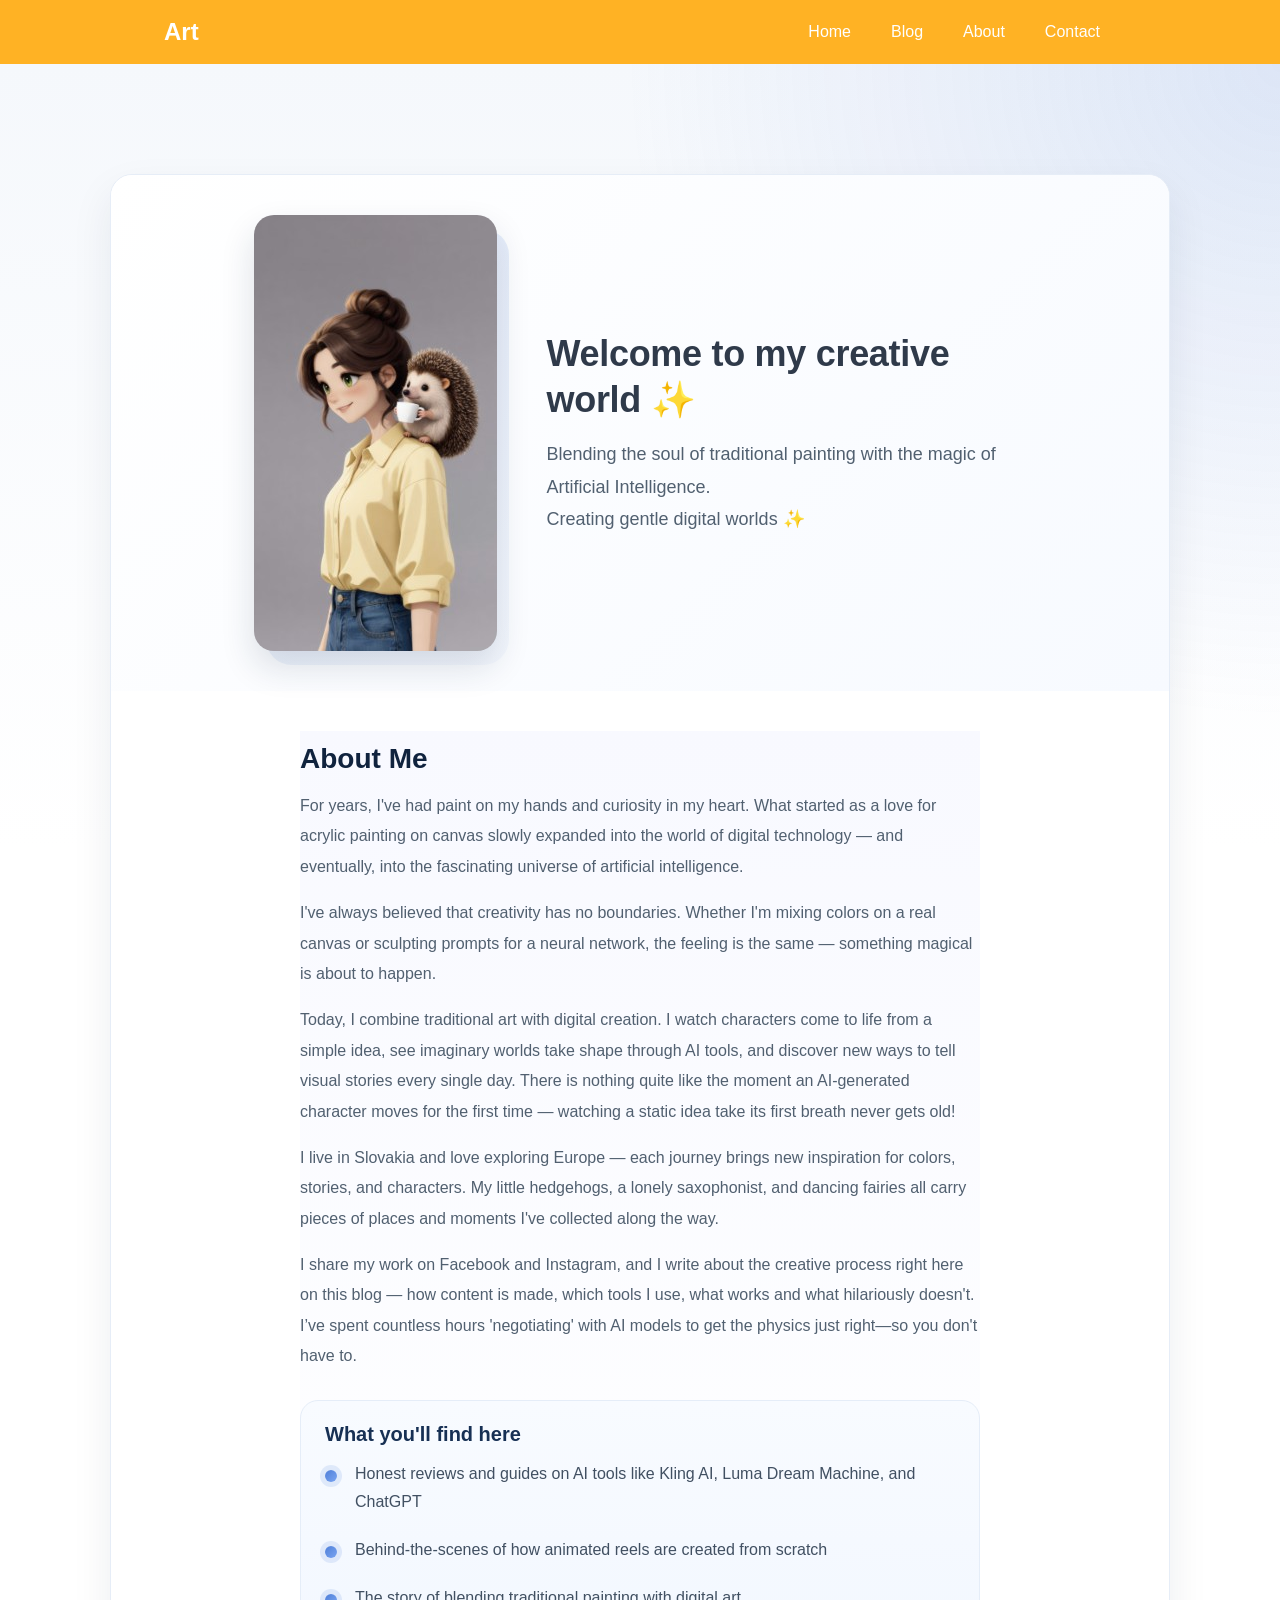
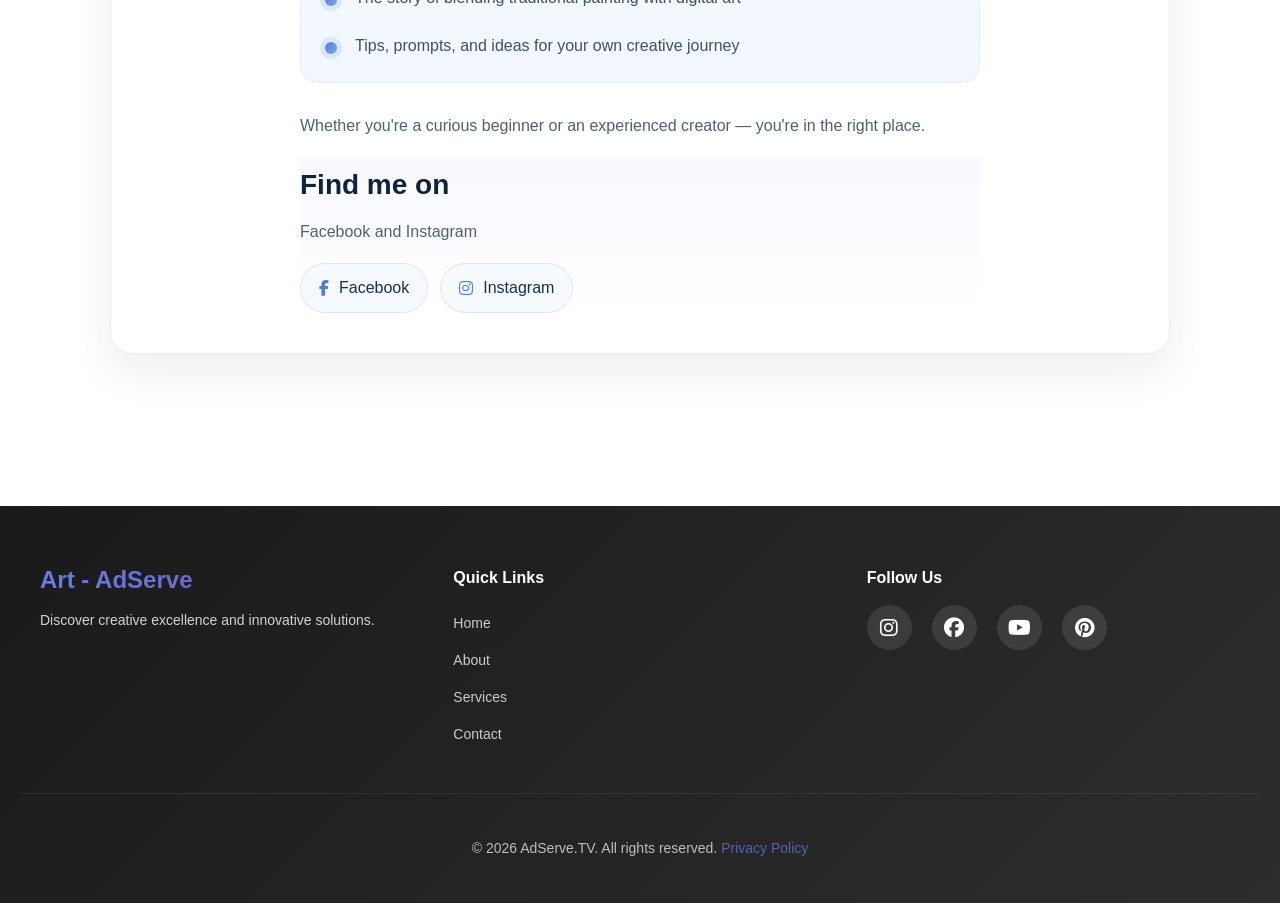
==== about.html @ 2c0e4644 "sync" ====
<!DOCTYPE html>
<html>
<head>
    <meta charset="UTF-8">
    <title>About - Art - AdServe</title>
    <meta name="description" content="Hi, I'm a Creative Artist — blending traditional painting with the magic of Artificial Intelligence.">
    <meta name="robots" content="index,follow">
    <meta name="viewport" content="width=device-width, initial-scale=1">
    <link rel="stylesheet" href="css/styles.css">
    <link rel="stylesheet" href="css/blog-styles.css">
    <!-- Font Awesome Icons -->
    <link rel="stylesheet" href="https://cdnjs.cloudflare.com/ajax/libs/font-awesome/6.4.0/css/all.min.css">
    <!-- Google tag (gtag.js) -->
    <script async src="https://www.googletagmanager.com/gtag/js?id=G-SQFYT0TFE0"></script>
    <script>
        window.dataLayer = window.dataLayer || [];
        function gtag(){dataLayer.push(arguments);}
        gtag('js', new Date());

        gtag('config', 'G-SQFYT0TFE0');
    </script>
    <script async src="https://pagead2.googlesyndication.com/pagead/js/adsbygoogle.js?client=ca-pub-8886203596762131"
            crossorigin="anonymous"></script>
    <style>
        .about-page {
            padding: 110px 0 72px;
            background:
                radial-gradient(circle at top right, rgba(95, 135, 220, 0.16), transparent 28%),
                linear-gradient(180deg, #f5f8fc 0%, #ffffff 40%);
        }

        h1 {
            line-height: 1.2;
            letter-spacing: -0.5px;
        }

        .about-shell {
            max-width: 1100px;
            margin: 0 auto;
            padding: 0 20px;
        }

        .about-panel {
            background: #ffffff;
            border: 1px solid #e6edf7;
            border-radius: 22px;
            box-shadow: 0 18px 42px rgba(18, 33, 58, 0.08);
            overflow: hidden;
            margin: 0 auto;
        }

        .about-hero {
            display: flex;
            gap: 50px;
            align-items: center;
            justify-content: center;
            padding: 40px;
            background: linear-gradient(135deg, #ffffff 0%, #f7faff 100%);
        }

        .about-text {
            max-width: 480px;
        }

        .about-hero-copy h1 {
            margin: 0 0 14px;
            font-size: 36px;
            font-weight: 600;
            line-height: 1.3;
            letter-spacing: -0.3px;
            color: #2f3a4a;
        }

        .about-hero-copy p {
            margin: 0;
            font-size: 18px;
            line-height: 1.8;
            color: #516070;
            max-width: 580px;
        }

        .sparkle {
            display: inline-block;
            animation: sparkleAnim 2.5s ease-in-out infinite;
        }

        @keyframes sparkleAnim {
            0%, 100% {
                transform: scale(1) rotate(0deg);
                opacity: 0.8;
            }
            50% {
                transform: scale(1.3) rotate(15deg);
                opacity: 1;
            }
        }

        .about-hero-note {
            margin-top: 10px;
            font-size: 14px;
            color: #6a7788;
        }

        .about-hero-image-wrap {
            position: relative;
        }

        .about-image img {
            transform: translateY(0);
            transition: transform 0.4s ease;
        }

        .about-image img:hover {
            transform: translateY(-6px);
        }

        .about-hero-image-wrap::before {
            content: "";
            position: absolute;
            inset: 14px -12px -14px 12px;
            background: linear-gradient(135deg, rgba(79, 127, 216, 0.18), rgba(148, 178, 236, 0.06));
            border-radius: 26px;
            z-index: 0;
        }

        .about-hero-image {
            position: relative;
            z-index: 1;
            width: 100%;
            min-height: 420px;
            object-fit: cover;
            border-radius: 20px;
            display: block;
            background: #edf2f9;
            box-shadow: 0 16px 34px rgba(21, 42, 74, 0.14);
        }

        .about-content {
            padding: 0 40px 40px;
            max-width: 760px;
            margin: 0 auto;
        }

        .about-section {
            background: linear-gradient(180deg, #f8f9ff 0%, #ffffff 100%);
        }

        .about-me {
            margin-top: 40px;
        }

        .about-story,
        .about-social {
            padding-top: 12px;
        }

        .about-story h2,
        .about-social h2 {
            margin: 0 0 16px;
            font-size: 28px;
            color: #10233e;
        }

        .about-story p,
        .about-social p {
            margin: 0 0 16px;
            font-size: 16px;
            line-height: 1.9;
            color: #516070;
        }

        .about-highlights {
            margin: 28px 0;
            padding: 22px 24px;
            border-radius: 18px;
            background: linear-gradient(180deg, #f8fbff 0%, #f2f7ff 100%);
            border: 1px solid #e5edf8;
        }

        .about-highlights h3 {
            margin: 0 0 14px;
            font-size: 20px;
            color: #173054;
        }

        .about-highlights ul {
            margin: 0;
            padding: 0;
            list-style: none;
            display: grid;
            gap: 12px;
        }

        .about-highlights li {
            position: relative;
            padding-left: 30px;
            line-height: 1.75;
            color: #415062;
        }

        .about-highlights li::before {
            content: "";
            position: absolute;
            left: 0;
            top: 10px;
            width: 12px;
            height: 12px;
            border-radius: 50%;
            background: linear-gradient(135deg, #4f7fd8, #7aa5f2);
            box-shadow: 0 0 0 5px rgba(79, 127, 216, 0.14);
        }

        .social-links-row {
            display: flex;
            flex-wrap: wrap;
            gap: 12px;
            margin: 14px 0 0;
        }

        .social-pill {
            display: inline-flex;
            align-items: center;
            gap: 10px;
            padding: 12px 18px;
            border-radius: 999px;
            text-decoration: none;
            color: #163154;
            background: #f6f9fe;
            border: 1px solid #dce7f6;
            transition: transform 0.2s ease, box-shadow 0.2s ease, background 0.2s ease;
        }

        .social-button:hover {
            transform: translateY(-2px);
            box-shadow: 0 6px 16px rgba(0,0,0,0.08);
        }

        .social-pill:hover {
            transform: translateY(-2px);
            box-shadow: 0 12px 20px rgba(26, 56, 98, 0.12);
            background: #ffffff;
        }

        .social-pill i {
            color: #4f7fd8;
        }

        @media (max-width: 900px) {
            .about-hero {
                grid-template-columns: 1fr;
            }

            .about-hero-image {
                min-height: 340px;
            }
        }

        @media (max-width: 700px) {
            .about-page {
                padding-top: 92px;
            }

            .about-hero,
            .about-content {
                padding-left: 24px;
                padding-right: 24px;
            }

            .about-hero-copy h1 {
                font-size: 31px;
            }

            .about-hero-copy p,
            .about-story p,
            .about-social p,
            .about-highlights li {
                font-size: 15px;
            }
        }
    </style>
</head>
<body>
<div class="main bg-navbar">
    <div class="container">
        <div class="navbar">
            <a href="/" class="logo">Art</a>
            <button class="navbar-toggler" id="navbarToggle">
                <span class="icon-bar top-bar"></span>
                <span class="icon-bar middle-bar"></span>
                <span class="icon-bar bottom-bar"></span>
            </button>
            <nav class="navbar-menu" id="navbarMenu">
                <ul class="navbar-nav">
                    <li class="nav-item"><a class="nav-link" href="index.html">Home</a></li>
                    <li class="nav-item"><a class="nav-link" href="index.html#blog">Blog</a></li>
                    <li class="nav-item"><a class="nav-link" href="about.html">About</a></li>
                    <li class="nav-item"><a class="nav-link" href="https://docs.google.com/forms/d/e/1FAIpQLSdca3EG_1yz9-4LVVcBZksqA2YZ8BaPkLkVDy7zw6zf9t6VEg/viewform" target="_blank" rel="noopener">Contact</a></li>
                </ul>
            </nav>
        </div>
    </div>
</div>

<section class="about-page">
    <div class="about-shell">
        <div class="about-panel">
            <section class="about-hero">
                <div class="about-hero-image-wrap about-image">
                    <img src="images/about-me.jpg" alt="Creative Artist portrait" class="about-hero-image">
                </div>
                <div class="about-hero-copy about-text">
                    <h1>Welcome to my creative world <span class="sparkle">✨</span></h1>
                    <p>Blending the soul of traditional painting with the magic of Artificial Intelligence.</p>
                    <p class="about-hero-note">Creating gentle digital worlds ✨</p>
                </div>
            </section>

            <div class="about-content">
                <section class="about-story about-section about-me">
                    <h2>About Me</h2>
                    <p>For years, I've had paint on my hands and curiosity in my heart. What started as a love for acrylic painting on canvas slowly expanded into the world of digital technology — and eventually, into the fascinating universe of artificial intelligence.</p>
                    <p>I've always believed that creativity has no boundaries. Whether I'm mixing colors on a real canvas or sculpting prompts for a neural network, the feeling is the same — something magical is about to happen.</p>
                    <p>Today, I combine traditional art with digital creation. I watch characters come to life from a simple idea, see imaginary worlds take shape through AI tools, and discover new ways to tell visual stories every single day. There is nothing quite like the moment an AI-generated character moves for the first time — watching a static idea take its first breath never gets old!</p>
                    <p>I live in Slovakia and love exploring Europe — each journey brings new inspiration for colors, stories, and characters. My little hedgehogs, a lonely saxophonist, and dancing fairies all carry pieces of places and moments I've collected along the way.</p>
                    <p>I share my work on Facebook and Instagram, and I write about the creative process right here on this blog — how content is made, which tools I use, what works and what hilariously doesn't. I’ve spent countless hours 'negotiating' with AI models to get the physics just right—so you don't have to.</p>

                    <div class="about-highlights">
                        <h3>What you'll find here</h3>
                        <ul>
                            <li>Honest reviews and guides on AI tools like Kling AI, Luma Dream Machine, and ChatGPT</li>
                            <li>Behind-the-scenes of how animated reels are created from scratch</li>
                            <li>The story of blending traditional painting with digital art</li>
                            <li>Tips, prompts, and ideas for your own creative journey</li>
                        </ul>
                    </div>

                    <p>Whether you're a curious beginner or an experienced creator — you're in the right place.</p>
                </section>

                <section class="about-social about-section">
                    <h2>Find me on</h2>
                    <p>Facebook and Instagram</p>
                    <div class="social-links-row">
                        <a href="https://www.facebook.com/profile.php?id=61588265906757" target="_blank" rel="noopener" class="social-pill social-button">
                            <i class="fab fa-facebook-f"></i>
                            <span>Facebook</span>
                        </a>
                        <a href="https://www.instagram.com/europeanwalks/" target="_blank" rel="noopener" class="social-pill social-button">
                            <i class="fab fa-instagram"></i>
                            <span>Instagram</span>
                        </a>
                    </div>
                </section>
            </div>
        </div>
    </div>
</section>

<!-- footer -->
<footer class="footer">
    <div class="footer-content">
        <div class="footer-section">
            <h3 class="footer-title">Art - AdServe</h3>
            <p class="footer-description">Discover creative excellence and innovative solutions.</p>
        </div>
        <div class="footer-section">
            <h4 class="footer-subtitle">Quick Links</h4>
            <ul class="footer-links">
                <li><a href="#home">Home</a></li>
                <li><a href="#about">About</a></li>
                <li><a href="#services">Services</a></li>
                <li><a href="https://docs.google.com/forms/d/e/1FAIpQLSdca3EG_1yz9-4LVVcBZksqA2YZ8BaPkLkVDy7zw6zf9t6VEg/viewform" target="_blank" rel="noopener">Contact</a></li>
            </ul>
        </div>
        <div class="footer-section">
            <h4 class="footer-subtitle">Follow Us</h4>
            <div class="social-icons">
                <a href="https://www.instagram.com/europeanwalks/" class="social-icon" title="Instagram" target="_blank" rel="noopener">
                    <i class="fab fa-instagram"></i>
                </a>
                <a href="https://www.facebook.com/profile.php?id=61588265906757" class="social-icon" title="Facebook" target="_blank" rel="noopener">
                    <i class="fab fa-facebook"></i>
                </a>
                <a href="https://youtube.com" class="social-icon" title="YouTube" target="_blank">
                    <i class="fab fa-youtube"></i>
                </a>
                <a href="https://pinterest.com" class="social-icon" title="Pinterest" target="_blank">
                    <i class="fab fa-pinterest"></i>
                </a>
            </div>
        </div>
    </div>
    <div class="footer-bottom">
        <p>&copy; 2026 AdServe.TV. All rights reserved. <a href="https://adserve.tv/privacy-policy/">Privacy Policy</a></p>
    </div>
</footer>

<script>
    const navbarToggle = document.getElementById('navbarToggle');
    const navbarMenu = document.getElementById('navbarMenu');
    const bgNavbar = document.querySelector('.bg-navbar');
    const navLinks = navbarMenu.querySelectorAll('.nav-link');

    navbarToggle.addEventListener('click', function() {
        navbarToggle.classList.toggle('active');
        navbarMenu.classList.toggle('active');
    });

    navLinks.forEach(link => {
        link.addEventListener('click', function() {
            navbarToggle.classList.remove('active');
            navbarMenu.classList.remove('active');
        });
    });

    document.addEventListener('click', function(event) {
        if (!event.target.closest('.navbar')) {
            navbarToggle.classList.remove('active');
            navbarMenu.classList.remove('active');
        }
    });

    window.addEventListener('scroll', function() {
        const scrollPosition = window.pageYOffset;
        if (scrollPosition > 50) {
            bgNavbar.classList.add('scrolled');
        } else {
            bgNavbar.classList.remove('scrolled');
        }
    });
</script>
<script src="/js/dsp3.js?v=3"></script>
</body>
</html>
---- css/styles.css ----
html {
    -ms-text-size-adjust: 100%;
    -webkit-text-size-adjust: 100%;
}
body {
    /*-webkit-font-smoothing: antialiased;*/
    font-family: -apple-system,BlinkMacSystemFont,"Segoe UI",Helvetica,Arial,sans-serif,"Apple Color Emoji","Segoe UI Emoji";
    font-size: 16px;
    line-height: 1.5;
    margin: 0;
}
h1, h2, h3 { line-height: normal }
.logo {
    font-size: 24px;
    display: inline-block;
    font-weight: bold;
    color: #fff;
    text-decoration: none;
    transition: all 0.3s ease;
}

.logo:hover {
    color: #7C5CFF;
}
.logo span {
    background: red;
    color: #fff;
    padding: 2px;
    display: inline-block;
    margin-right: 2px;
}

/* Navbar Styles */
.bg-navbar {
    background: transparent;
    backdrop-filter: none;
    border-bottom: none;
    box-shadow: none;
    position: sticky;
    top: 0;
    z-index: 1000;
    transition: all 0.3s ease;
}

.bg-navbar.scrolled {
    background: rgba(255, 244, 214, 0.58);
    backdrop-filter: blur(10px);
    -webkit-backdrop-filter: blur(10px);
    border-bottom: 1px solid rgba(0, 0, 0, 0.04);
    box-shadow: 0 4px 18px rgba(0, 0, 0, 0.06);
}

.bg-navbar.scrolled .logo {
    color: #2b2b2b;
}

.bg-navbar.scrolled .logo:hover {
    color: #7C5CFF;
}

.bg-navbar.scrolled .nav-link {
    color: #2b2b2b;
}

.bg-navbar.scrolled .nav-link:hover {
    color: #7C5CFF;
    background-color: rgba(255, 200, 124, 0.15);
}

.bg-navbar.scrolled .icon-bar {
    background-color: #333;
}

.bg-navbar.scrolled .navbar-menu {
    background-color: transparent;
}

.bg-navbar:hover:not(.scrolled) {
    background: rgba(20, 20, 30, 0.3);
    box-shadow: none;
}

.navbar {
    display: flex;
    align-items: center;
    justify-content: space-between;
    padding: 12px 0;
    position: relative;
}

.navbar-menu {
    display: flex;
    align-items: center;
}

.navbar-nav {
    display: flex;
    list-style: none;
    margin: 0;
    padding: 0;
}

.nav-item {
    margin: 0;
}

.nav-link {
    display: block;
    padding: 8px 16px;
    color: #fff;
    text-decoration: none;
    font-weight: 500;
    transition: color 0.3s ease, background-color 0.3s ease;
    border-radius: 4px;
}

.nav-link:hover {
    color: #7C5CFF;
    background-color: rgba(255, 255, 255, 0.1);
}

/* Hamburger Menu */
.navbar-toggler {
    display: none;
    flex-direction: column;
    background: none;
    border: none;
    padding: 6px 8px;
    cursor: pointer;
    margin: 0;
    line-height: normal;
}

.icon-bar {
    width: 24px;
    height: 2px;
    background-color: #fff;
    display: block;
    margin: 6px 0;
    transition: all 0.3s ease;
    border-radius: 2px;
}

.navbar-toggler.active .top-bar {
    transform: rotate(45deg) translate(10px, 10px);
}

.navbar-toggler.active .middle-bar {
    opacity: 0;
}

.navbar-toggler.active .bottom-bar {
    transform: rotate(-45deg) translate(7px, -8px);
}

/* Mobile Responsive */
@media (max-width: 768px) {
    .navbar-toggler {
        display: flex;
    }

    .navbar-menu {
        position: absolute;
        top: 100%;
        left: 0;
        right: 0;
        background-color: rgba(20, 20, 30, 0.95);
        backdrop-filter: blur(10px);
        flex-direction: column;
        max-height: 0;
        overflow: hidden;
        transition: max-height 0.3s ease;
        border-bottom: 1px solid rgba(255, 255, 255, 0.1);
    }

    .navbar-menu.active {
        max-height: 400px;
        box-shadow: 0 8px 32px rgba(0, 0, 0, 0.3);
    }

    .navbar-nav {
        flex-direction: column;
        width: 100%;
    }

    .nav-item {
        width: 100%;
    }

    .nav-link {
        padding: 12px 16px;
        border-radius: 0;
        border-bottom: 1px solid rgba(255, 255, 255, 0.1);
    }

    .nav-link:hover {
        background-color: rgba(255, 255, 255, 0.1);
    }

    .nav-item:last-child .nav-link {
        border-bottom: none;
    }
}

/* Tablet and up */
@media (min-width: 769px) {
    .navbar {
        padding: 16px 0;
    }

    .navbar-menu {
        position: static;
        max-height: none;
    }

    .navbar-nav {
        gap: 8px;
    }
}

input, button, textarea, select, optgroup, option {
    font-family: inherit;
    font-size: inherit;
    font-style: inherit;
    font-weight: inherit;
}

ul {
    margin-top: 0;
    margin-bottom: 16px;
    /*padding-left: 0;*/
}
li+li {
    margin-top: 0.5em;
}
* {
    box-sizing: border-box;
}
button {
    background-color: #f5f5f5;
    color: #000;
    border: 1px solid #aaa;
    border-radius: 2px;
    cursor: pointer;
    display: inline-block;
    padding: 0 10px;
    white-space: nowrap;
    line-height: 30px;
    margin: 0 0 12px;
}
.primary-button {
    color: #fff;
    border: 1px solid #304f9d;
    background: #3f6dc9;
    background: linear-gradient(to bottom,#3f6dc9 100%,#3054b8 100%);
    background: -webkit-linear-gradient(top,#3f6dc9 100%,#3054b8 100%);
    background: -moz-linear-gradient(top,#3f6dc9 100%,#3054b8 100%);
    background: -o-linear-gradient(top,#3f6dc9 100%,#3054b8 100%);
    background: -ms-linear-gradient(top,#3f6dc9 100%,#3054b8 100%);
}
.primary-button:hover {
    background: #477bdb;
    background: linear-gradient(to bottom,#477bdb 100%,#375fcf 100%);
    background: -webkit-linear-gradient(top,#477bdb 100%,#375fcf 100%);
    background: -moz-linear-gradient(top,#477bdb 100%,#375fcf 100%);
    background: -o-linear-gradient(top,#477bdb 100%,#375fcf 100%);
    background: -ms-linear-gradient(top,#477bdb 100%,#375fcf 100%)
}

/* Footer Styles */
.footer {
    background: linear-gradient(135deg, #1a1a1a 0%, #2d2d2d 100%);
    color: #fff;
    padding: 60px 20px 30px;
    margin-top: 80px;
}

.footer-content {
    display: grid;
    grid-template-columns: repeat(auto-fit, minmax(250px, 1fr));
    gap: 40px;
    max-width: 1200px;
    margin: 0 auto 40px;
}

.footer-section {
    animation: fadeInUp 0.8s ease-out;
}

.footer-title {
    font-size: 24px;
    font-weight: 700;
    margin: 0 0 15px 0;
    background: linear-gradient(135deg, #667eea 0%, #764ba2 100%);
    -webkit-background-clip: text;
    -webkit-text-fill-color: transparent;
    background-clip: text;
}

.footer-description {
    font-size: 14px;
    line-height: 1.6;
    opacity: 0.8;
    margin: 0;
}

.footer-subtitle {
    font-size: 16px;
    font-weight: 600;
    margin: 0 0 15px 0;
}

.footer-links {
    list-style: none;
    padding: 0;
    margin: 0;
}

.footer-links li {
    margin: 0;
    padding: 0;
}

.footer-links a {
    color: #ccc;
    text-decoration: none;
    font-size: 14px;
    transition: color 0.3s ease;
    display: inline-block;
    padding: 8px 0;
}

.footer-links a:hover {
    color: #667eea;
}

/* Social Icons */
.social-icons {
    display: flex;
    gap: 20px;
    flex-wrap: wrap;
}

.social-icon {
    display: inline-flex;
    align-items: center;
    justify-content: center;
    width: 45px;
    height: 45px;
    background-color: rgba(255, 255, 255, 0.1);
    border-radius: 50%;
    color: #fff;
    text-decoration: none;
    font-size: 20px;
    transition: all 0.3s ease;
    border: 2px solid transparent;
}

.social-icon:hover {
    background: linear-gradient(135deg, #667eea 0%, #764ba2 100%);
    transform: translateY(-5px);
    box-shadow: 0 8px 20px rgba(102, 126, 234, 0.4);
}

.footer-bottom {
    border-top: 1px solid rgba(255, 255, 255, 0.1);
    padding-top: 30px;
    text-align: center;
    font-size: 14px;
    opacity: 0.7;
}

.footer-bottom a {
    color: #667eea;
    text-decoration: none;
    transition: color 0.3s ease;
}

.footer-bottom a:hover {
    color: #764ba2;
}

/* Footer Responsive */
@media (max-width: 768px) {
    .footer {
        padding: 40px 20px 20px;
        margin-top: 60px;
    }

    .footer-content {
        grid-template-columns: 1fr;
        gap: 30px;
    }

    .footer-title {
        font-size: 20px;
    }

    .social-icons {
        gap: 15px;
    }

    .social-icon {
        width: 40px;
        height: 40px;
        font-size: 18px;
    }
}

/* Premium Hero Section */
.hero-premium {
    position: relative;
    width: 100%;
    min-height: 100vh;
    display: flex;
    align-items: center;
    justify-content: center;
    overflow: hidden;
    background: #0a0a0a;
}

/* Video Background */
.hero-video {
    position: absolute;
    top: 0;
    left: 0;
    width: 100%;
    height: 100%;
    object-fit: cover;
    object-position: center;
    z-index: 1;
    animation: subtleZoom 20s ease-in-out infinite;
}

.hero-background-fallback {
    position: absolute;
    top: 0;
    left: 0;
    width: 100%;
    height: 100%;
    background-image: url('https://images.unsplash.com/photo-1516557070061-c3bab6f7e00b?w=1600&h=900&fit=crop');
    background-size: cover;
    background-position: center;
    z-index: 0;
    animation: subtleZoom 20s ease-in-out infinite;
}

@keyframes subtleZoom {
    0%, 100% {
        transform: scale(1);
    }
    50% {
        transform: scale(1.02);
    }
}

/* Dark Gradient Overlay */
.hero-overlay {
    position: absolute;
    top: 0;
    left: 0;
    width: 100%;
    height: 100%;
    background: linear-gradient(
        180deg,
        rgba(15, 10, 30, 0.4) 0%,
        rgba(30, 20, 50, 0.6) 50%,
        rgba(15, 10, 30, 0.5) 100%
    );
    z-index: 2;
}

/* Hero Content */
.hero-content-premium {
    position: relative;
    z-index: 3;
    text-align: center;
    max-width: 700px;
    padding: 40px 20px;
    animation: fadeInUp 1.2s ease-out;
    color: white;
}

.hero-title-premium {
    font-size: 56px;
    font-weight: 700;
    line-height: 1.2;
    margin: 0 0 20px 0;
    letter-spacing: -0.5px;
    animation: fadeInDown 0.8s ease-out 0.6s both;
    color: #ffffff;
}

.hero-subtitle-premium {
    font-size: 20px;
    font-weight: 300;
    line-height: 1.6;
    margin: 0 0 40px 0;
    opacity: 0.9;
    animation: fadeInUp 0.8s ease-out 0.9s both;
    color: rgba(255, 255, 255, 0.85);
}

@keyframes fadeInDown {
    from {
        opacity: 0;
        transform: translateY(-30px);
    }
    to {
        opacity: 1;
        transform: translateY(0);
    }
}

@keyframes fadeInUp {
    from {
        opacity: 0;
        transform: translateY(30px);
    }
    to {
        opacity: 1;
        transform: translateY(0);
    }
}

/* Hero Buttons */
.hero-buttons {
    display: flex;
    gap: 20px;
    justify-content: center;
    animation: fadeInUp 0.8s ease-out 1.2s both;
    flex-wrap: wrap;
}

.btn {
    padding: 16px 40px;
    font-size: 15px;
    font-weight: 600;
    border-radius: 8px;
    text-decoration: none;
    transition: all 0.3s ease;
    cursor: pointer;
    border: none;
    letter-spacing: 0.5px;
    text-transform: uppercase;
    display: inline-block;
    min-width: 200px;
}

/* Primary Button */
.btn-primary {
    background: linear-gradient(135deg, #7C5CFF 0%, #5B8CFF 100%);
    color: white;
    box-shadow: 0 8px 24px rgba(92, 92, 255, 0.3);
}

.btn-primary:hover {
    box-shadow: 0 12px 36px rgba(124, 92, 255, 0.5);
    transform: translateY(-4px);
    background: linear-gradient(135deg, #8a6cff 0%, #6b9cff 100%);
}

.btn-primary:active {
    transform: translateY(-2px);
}

/* Secondary Button (Glassmorphism) */
.btn-secondary {
    background: rgba(255, 255, 255, 0.1);
    color: white;
    border: 1.5px solid rgba(255, 255, 255, 0.3);
    backdrop-filter: blur(10px);
    box-shadow: 0 8px 32px rgba(0, 0, 0, 0.1);
    transition: all 0.3s ease;
}

.btn-secondary:hover {
    background: rgba(255, 255, 255, 0.15);
    border-color: rgba(255, 255, 255, 0.5);
    box-shadow: 0 12px 48px rgba(124, 92, 255, 0.2);
    transform: translateY(-4px);
}

.btn-secondary:active {
    transform: translateY(-2px);
}

/* Hero Responsive */
@media (max-width: 1024px) {
    .hero-title-premium {
        font-size: 42px;
    }

    .hero-subtitle-premium {
        font-size: 18px;
    }

    .hero-content-premium {
        max-width: 600px;
    }
}

@media (max-width: 768px) {
    .hero-premium {
        min-height: 80vh;
    }

    .hero-video {
        animation: subtleZoom 15s ease-in-out infinite;
    }

    .hero-background-fallback {
        animation: subtleZoom 15s ease-in-out infinite;
    }

    .hero-title-premium {
        font-size: 32px;
        line-height: 1.3;
    }

    .hero-subtitle-premium {
        font-size: 16px;
        margin: 0 0 30px 0;
    }

    .hero-content-premium {
        max-width: 90%;
        padding: 30px 15px;
    }

    .hero-buttons {
        flex-direction: column;
        gap: 15px;
    }

    .btn {
        width: 100%;
        min-width: unset;
        padding: 14px 32px;
        font-size: 14px;
    }
}

@media (max-width: 480px) {
    .hero-premium {
        min-height: 100vh;
    }

    .hero-title-premium {
        font-size: 24px;
    }

    .hero-subtitle-premium {
        font-size: 14px;
        line-height: 1.5;
    }

    .btn {
        padding: 12px 24px;
        font-size: 13px;
    }
}

/* Blog Section Styles */
.blog-section {
    padding: 80px 20px;
    background: linear-gradient(180deg, #f8f9fa 0%, #fff 100%);
}

.section-header {
    text-align: center;
    margin-bottom: 60px;
}

.section-title {
    font-size: 42px;
    font-weight: 700;
    margin: 0 0 15px 0;
    color: #1a1a1a;
    background: linear-gradient(135deg, #667eea 0%, #764ba2 100%);
    -webkit-background-clip: text;
    -webkit-text-fill-color: transparent;
    background-clip: text;
}

.section-subtitle {
    font-size: 18px;
    color: #666;
    margin: 0;
    font-weight: 300;
}

/* Blog Grid */
.blog-grid {
    display: grid;
    grid-template-columns: repeat(3, 1fr);
    gap: 30px;
}

/* Blog Card */
.blog-card {
    background: #fff;
    border-radius: 12px;
    overflow: hidden;
    box-shadow: 0 4px 15px rgba(0, 0, 0, 0.08);
    transition: all 0.3s ease;
    display: flex;
    flex-direction: column;
    height: 100%;
}

.blog-card:hover {
    transform: translateY(-8px);
    box-shadow: 0 12px 30px rgba(102, 126, 234, 0.2);
}

.card-image {
    position: relative;
    overflow: hidden;
    height: 250px;
    background: #f0f0f0;
}

.card-image img {
    width: 100%;
    height: 100%;
    object-fit: cover;
    transition: transform 0.3s ease;
}

.blog-card:hover .card-image img {
    transform: scale(1.05);
}

.card-category {
    position: absolute;
    top: 15px;
    left: 15px;
    background: linear-gradient(135deg, #667eea 0%, #764ba2 100%);
    color: #fff;
    padding: 6px 14px;
    border-radius: 20px;
    font-size: 12px;
    font-weight: 600;
    text-transform: uppercase;
    letter-spacing: 0.5px;
}

.card-content {
    padding: 28px 24px;
    display: flex;
    flex-direction: column;
    flex-grow: 1;
}

.card-title {
    font-size: 20px;
    font-weight: 700;
    margin: 0 0 12px 0;
    color: #1a1a1a;
    line-height: 1.4;
    transition: color 0.3s ease;
}

.blog-card:hover .card-title {
    color: #667eea;
}

.card-description {
    font-size: 14px;
    color: #666;
    line-height: 1.6;
    margin: 0 0 20px 0;
    flex-grow: 1;
}

.card-meta {
    margin: 15px 0;
    padding-top: 15px;
    border-top: 1px solid #e0e0e0;
}

.card-date {
    font-size: 13px;
    color: #999;
    display: flex;
    align-items: center;
    gap: 6px;
}

.card-reading-time {
    font-size: 13px;
    color: #999;
    display: flex;
    align-items: center;
    gap: 6px;
}

.card-button {
    background: linear-gradient(135deg, #667eea 0%, #764ba2 100%);
    color: #fff;
    border: none;
    padding: 12px 24px;
    border-radius: 6px;
    font-size: 14px;
    font-weight: 600;
    cursor: pointer;
    transition: all 0.3s ease;
    text-transform: uppercase;
    letter-spacing: 0.5px;
    margin: 0;
    width: 100%;
}

.card-button:hover {
    transform: translateY(-2px);
    box-shadow: 0 6px 20px rgba(102, 126, 234, 0.4);
    background: linear-gradient(135deg, #764ba2 0%, #667eea 100%);
}

/* CTA Buttons for Articles */
.cta-button-primary {
    display: inline-block;
    background: linear-gradient(135deg, #667eea 0%, #764ba2 100%);
    color: #fff;
    text-decoration: none;
    padding: 14px 28px;
    border-radius: 8px;
    font-size: 16px;
    font-weight: 600;
    cursor: pointer;
    transition: all 0.3s ease;
    box-shadow: 0 4px 15px rgba(102, 126, 234, 0.3);
    margin: 10px 0 20px 0;
    text-align: center;
}

.cta-button-primary:hover {
    transform: translateY(-2px);
    box-shadow: 0 8px 25px rgba(102, 126, 234, 0.5);
    background: linear-gradient(135deg, #764ba2 0%, #667eea 100%);
}

.cta-button-secondary {
    display: inline-block;
    background: #fff;
    color: #667eea;
    text-decoration: none;
    padding: 14px 28px;
    border-radius: 8px;
    font-size: 16px;
    font-weight: 600;
    cursor: pointer;
    transition: all 0.3s ease;
    box-shadow: 0 4px 15px rgba(0, 0, 0, 0.1);
    border: 2px solid #667eea;
    margin: 10px 0 20px 0;
    text-align: center;
}

.cta-button-secondary:hover {
    transform: translateY(-2px);
    box-shadow: 0 8px 25px rgba(0, 0, 0, 0.15);
    background: #667eea;
    color: #fff;
}

/* Responsive CTA Buttons */
@media (max-width: 768px) {
    .cta-button-primary,
    .cta-button-secondary {
        padding: 12px 24px;
        font-size: 14px;
        margin: 8px 0 16px 0;
    }
}

/* CTA Button Icon Animation */
.cta-button span {
    margin-left: 6px;
    display: inline-block;
    transition: transform 0.2s ease;
}

.cta-button:hover span {
    transform: translateX(4px);
}

/* Article Tables */
.pricing-table, .comparison-table {
    width: 100%;
    border-collapse: collapse;
    margin: 20px 0;
    font-size: 14px;
    background: #fff;
    border-radius: 8px;
    overflow: hidden;
    box-shadow: 0 4px 15px rgba(0, 0, 0, 0.08);
}

.pricing-table th, .comparison-table th,
.pricing-table td, .comparison-table td {
    padding: 12px 16px;
    text-align: left;
    border-bottom: 1px solid #e0e0e0;
}

.pricing-table th, .comparison-table th {
    background: #f8f9fa;
    font-weight: 600;
    color: #333;
}

.pricing-table tr:nth-child(even), .comparison-table tr:nth-child(even) {
    background: #f8f9fa;
}

.pricing-table tr:hover, .comparison-table tr:hover {
    background: #e9ecef;
}

/* Blog Wrapper and Sidebar */
.blog-wrapper {
    display: grid;
    grid-template-columns: 1fr 320px;
    gap: 40px;
    max-width: 1200px;
    margin: 0 auto;
    align-items: start;
}

.blog-grid {
    display: grid;
    grid-template-columns: repeat(2, 1fr);
    gap: 30px;
}

/* Sidebar */
.blog-sidebar {
    position: sticky;
    top: 80px;
}

.sidebar-widget {
    background: #fff;
    border-radius: 12px;
    padding: 24px;
    margin-bottom: 24px;
    box-shadow: 0 4px 15px rgba(0, 0, 0, 0.08);
    transition: box-shadow 0.3s ease;
}

.sidebar-widget:hover {
    box-shadow: 0 8px 25px rgba(0, 0, 0, 0.12);
}

.sidebar-title {
    font-size: 18px;
    font-weight: 700;
    color: #1a1a1a;
    margin: 0 0 16px 0;
    padding-bottom: 12px;
    border-bottom: 2px solid #e0e0e0;
}

/* Search Widget */
.search-widget {
    padding: 16px !important;
    margin-bottom: 24px !important;
}

.search-form {
    display: flex;
    position: relative;
}

.search-input {
    flex: 1;
    padding: 12px 14px;
    border: 1px solid #e0e0e0;
    border-radius: 6px;
    font-size: 14px;
    color: #333;
    background: #fafafa;
    transition: all 0.3s ease;
    font-family: inherit;
}

.search-input::placeholder {
    color: #999;
}

.search-input:focus {
    outline: none;
    border-color: #7C5CFF;
    background: #fff;
    box-shadow: 0 0 0 3px rgba(124, 92, 255, 0.1);
}

.search-button {
    position: absolute;
    right: 4px;
    top: 50%;
    transform: translateY(-50%);
    background: none;
    border: none;
    color: #999;
    cursor: pointer;
    padding: 8px 12px;
    font-size: 14px;
    transition: color 0.3s ease;
    display: flex;
    align-items: center;
    justify-content: center;
}

.search-button:hover {
    color: #7C5CFF;
}

/* Categories */
.categories-list {
    list-style: none;
    padding: 0;
    margin: 0;
    display: flex;
    flex-wrap: wrap;
    gap: 8px;
}

.categories-list li {
    margin: 0;
}

.category-badge {
    display: inline-block;
    background: linear-gradient(135deg, #667eea 0%, #764ba2 100%);
    color: #fff;
    padding: 6px 12px;
    border-radius: 20px;
    font-size: 12px;
    font-weight: 600;
    text-transform: uppercase;
    letter-spacing: 0.3px;
    transition: all 0.3s ease;
}

.categories-list a:hover .category-badge {
    transform: translateY(-2px);
    box-shadow: 0 4px 12px rgba(102, 126, 234, 0.3);
}

/* Featured Posts */
.featured-posts-list {
    list-style: none;
    padding: 0;
    margin: 0;
    display: flex;
    flex-direction: column;
    gap: 12px;
}

.featured-posts-list li {
    margin: 0;
}

.featured-posts-list a {
    display: block;
    color: #333;
    text-decoration: none;
    padding: 10px 12px;
    border-left: 3px solid transparent;
    border-radius: 4px;
    transition: all 0.3s ease;
    font-weight: 500;
    font-size: 14px;
    line-height: 1.4;
}

.featured-posts-list a:hover {
    color: #7C5CFF;
    border-left-color: #7C5CFF;
    padding-left: 16px;
    background-color: rgba(124, 92, 255, 0.05);
}

/* Latest Posts */
.latest-posts-list {
    list-style: none;
    padding: 0;
    margin: 0;
    display: flex;
    flex-direction: column;
    gap: 12px;
}

.latest-posts-list li {
    margin: 0;
}

.latest-posts-list a {
    display: block;
    color: #333;
    text-decoration: none;
    padding: 10px 12px;
    border-left: 3px solid transparent;
    border-radius: 4px;
    transition: all 0.3s ease;
    font-weight: 500;
    font-size: 14px;
    line-height: 1.4;
}

.latest-posts-list a:hover {
    color: #7C5CFF;
    border-left-color: #7C5CFF;
    padding-left: 16px;
    background-color: rgba(124, 92, 255, 0.05);
}

/* Popular Tags */
.popular-tags-list {
    list-style: none;
    padding: 0;
    margin: 0;
    display: flex;
    flex-wrap: wrap;
    gap: 8px;
}

.popular-tags-list li {
    margin: 0;
}

.popular-tags-list .category-badge {
    background: #f2f2f7;
    border: 1px solid #e3e3e8;
    color: #444;
}

.popular-tags-list a:hover .category-badge {
    background: linear-gradient(135deg, #667eea 0%, #764ba2 100%);
    border-color: #667eea;
    color: #fff;
    transform: translateY(-2px);
    box-shadow: 0 4px 12px rgba(102, 126, 234, 0.3);
}

.tag-badge {
    display: inline-block;
    background: linear-gradient(135deg, #667eea 0%, #764ba2 100%);
    color: #fff;
    padding: 6px 12px;
    border-radius: 20px;
    font-size: 12px;
    font-weight: 600;
    text-transform: uppercase;
    letter-spacing: 0.3px;
    transition: all 0.3s ease;
}

.popular-tags-list a:hover .tag-badge {
    transform: translateY(-2px);
    box-shadow: 0 4px 12px rgba(102, 126, 234, 0.3);
}

/* Newsletter Widget */
.newsletter-widget {
    background: linear-gradient(135deg, #667eea 0%, #764ba2 100%);
    color: #fff;
}

.newsletter-widget .sidebar-title {
    color: #fff;
    border-bottom-color: rgba(255, 255, 255, 0.2);
}

.newsletter-text {
    font-size: 13px;
    color: rgba(255, 255, 255, 0.9);
    margin: 0 0 16px 0;
    line-height: 1.6;
}

.newsletter-form {
    display: flex;
    flex-direction: column;
    gap: 10px;
}

.newsletter-form input {
    padding: 10px 12px;
    border: 1px solid rgba(255, 255, 255, 0.3);
    border-radius: 6px;
    background: rgba(255, 255, 255, 0.1);
    color: #fff;
    font-size: 13px;
    transition: all 0.3s ease;
}

.newsletter-form input::placeholder {
    color: rgba(255, 255, 255, 0.7);
}

.newsletter-form input:focus {
    outline: none;
    background: rgba(255, 255, 255, 0.15);
    border-color: rgba(255, 255, 255, 0.5);
}

.newsletter-button {
    background: rgba(255, 255, 255, 0.2);
    color: #fff;
    border: 1px solid rgba(255, 255, 255, 0.3);
    padding: 10px 16px;
    border-radius: 6px;
    font-size: 13px;
    font-weight: 600;
    cursor: pointer;
    transition: all 0.3s ease;
    text-transform: uppercase;
    letter-spacing: 0.5px;
    margin: 0;
}

.newsletter-button:hover {
    background: rgba(255, 255, 255, 0.3);
    border-color: rgba(255, 255, 255, 0.5);
    transform: translateY(-2px);
}

/* Blog Responsive */
@media (max-width: 1024px) {
    .blog-grid {
        grid-template-columns: repeat(2, 1fr);
        gap: 25px;
    }

    .blog-wrapper {
        grid-template-columns: 1fr;
    }

    .blog-sidebar {
        position: static;
    }
}

@media (max-width: 768px) {
    .blog-section {
        padding: 60px 20px;
    }

    .section-title {
        font-size: 32px;
        margin-bottom: 10px;
    }

    .section-subtitle {
        font-size: 16px;
    }

    .blog-grid {
        grid-template-columns: 1fr;
        gap: 20px;
    }

    .card-content {
        padding: 20px 16px;
    }

    .card-title {
        font-size: 18px;
    }

    .card-image {
        height: 200px;
    }
}

/* Article Page Styles */
.article-hero {
    position: relative;
    height: 500px;
    overflow: hidden;
    display: flex;
    align-items: flex-end;
    justify-content: flex-start;
}

.article-hero-image {
    position: absolute;
    top: 0;
    left: 0;
    width: 100%;
    height: 100%;
    object-fit: cover;
}

.article-hero-overlay {
    position: absolute;
    top: 0;
    left: 0;
    width: 100%;
    height: 100%;
    background: linear-gradient(180deg, rgba(0,0,0,0.2) 0%, rgba(0,0,0,0.5) 100%);
    z-index: 1;
}

.article-hero-content {
    position: relative;
    z-index: 2;
    padding: 40px;
    width: 100%;
}

.back-to-blog-button {
    display: inline-flex;
    align-items: center;
    gap: 8px;
    color: #fff;
    text-decoration: none;
    font-size: 14px;
    font-weight: 600;
    padding: 10px 16px;
    background: rgba(255, 255, 255, 0.2);
    border-radius: 6px;
    backdrop-filter: blur(10px);
    transition: all 0.3s ease;
    border: 1px solid rgba(255, 255, 255, 0.3);
}

.back-to-blog-button:hover {
    background: rgba(255, 255, 255, 0.3);
    transform: translateX(-4px);
}

/* Article Ad Space */
.article-ad-space {
    width: 100%;
    min-height: 250px;
    background: #f9f9f9;
    border: 2px dashed #e0e0e0;
    border-radius: 8px;
    display: flex;
    align-items: center;
    justify-content: center;
    margin-bottom: 40px;
    color: #999;
    font-size: 14px;
}

/* Back to Blog Link */
.back-to-blog-link {
    display: inline-flex;
    align-items: center;
    gap: 8px;
    color: #667eea;
    text-decoration: none;
    font-size: 14px;
    font-weight: 600;
    padding: 10px 16px;
    margin-bottom: 30px;
    border-radius: 6px;
    transition: all 0.3s ease;
}

.back-to-blog-link:hover {
    color: #7C5CFF;
    background: rgba(124, 92, 255, 0.08);
    transform: translateX(-4px);
}

/* Article Container */
.article-container {
    padding: 60px 20px;
    background: #fff;
}

.article-wrapper {
    max-width: 800px;
    margin: 0 auto;
}

/* Article Meta */
.article-meta {
    margin-bottom: 50px;
}

.article-title {
    font-size: 42px;
    font-weight: 700;
    line-height: 1.3;
    margin: 0 0 20px 0;
    color: #1a1a1a;
}

.article-info {
    display: flex;
    flex-wrap: wrap;
    gap: 24px;
    font-size: 14px;
    color: #999;
    margin-bottom: 20px;
}

.article-date,
.article-author,
.article-reading-time {
    display: flex;
    align-items: center;
    gap: 6px;
}

.article-divider {
    height: 1px;
    background: #e0e0e0;
    margin-top: 20px;
}

/* Article Featured Image */
.article-featured-image {
    margin: 30px 0 40px 0;
    text-align: center;
}

.featured-image {
    max-width: 100%;
    height: auto;
    border-radius: 8px;
    box-shadow: 0 4px 15px rgba(0, 0, 0, 0.1);
}

/* Article Body */
.article-body {
    font-size: 16px;
    line-height: 1.8;
    color: #333;
    max-width: 720px;
    margin: 0 auto;
}

.article-body img {
    max-width: 720px;
    width: 100%;
    border-radius: 14px;
    margin: 24px auto;
    display: block;
    box-shadow: 0 8px 24px rgba(0, 0, 0, 0.06);
}

.article-intro {
    font-size: 18px;
    line-height: 1.8;
    color: #444;
    margin: 0 0 30px 0;
    font-weight: 500;
}

.article-body h2 {
    font-size: 28px;
    font-weight: 700;
    color: #1a1a1a;
    margin: 40px 0 20px 0;
    line-height: 1.3;
}

.article-body p {
    margin: 0 0 20px 0;
    text-align: justify;
}

.article-body ul {
    margin: 20px 0 20px 0;
    padding-left: 24px;
}

.article-body li {
    margin: 12px 0;
    line-height: 1.8;
    color: #333;
}

.article-body li strong {
    color: #667eea;
    font-weight: 600;
}

/* Article Footer */
.article-footer {
    margin-top: 60px;
    padding-top: 40px;
}

.article-footer-divider {
    height: 2px;
    background: linear-gradient(90deg, transparent 0%, #e0e0e0 50%, transparent 100%);
    margin: 0 0 40px 0;
}

.article-author-box {
    display: flex;
    gap: 20px;
    padding: 30px;
    background: #f8f9fa;
    border-radius: 12px;
    margin-bottom: 40px;
    align-items: flex-start;
}

.author-avatar {
    width: 80px;
    height: 80px;
    border-radius: 50%;
    object-fit: cover;
    flex-shrink: 0;
    border: 2px solid rgba(0, 0, 0, 0.05);
}

.author-details {
    flex-grow: 1;
}

.author-name {
    font-size: 18px;
    font-weight: 700;
    color: #1a1a1a;
    margin: 0 0 8px 0;
}

.author-bio {
    font-size: 14px;
    color: #666;
    line-height: 1.6;
    margin: 0;
}

/* Article Navigation */
.article-nav {
    display: grid;
    grid-template-columns: 1fr 1fr 1fr;
    gap: 16px;
    margin-bottom: 40px;
}

.article-nav-button {
    display: flex;
    align-items: center;
    justify-content: center;
    gap: 8px;
    padding: 16px 20px;
    background: #f0f0f0;
    color: #667eea;
    text-decoration: none;
    border-radius: 8px;
    font-weight: 600;
    font-size: 14px;
    transition: all 0.3s ease;
    border: 2px solid transparent;
}

.article-nav-button:hover {
    background: #667eea;
    color: #fff;
    transform: translateY(-2px);
}

.article-nav-button.back-blog {
    grid-column: 2;
}

/* Related Articles Section */
.related-articles {
    padding: 80px 20px;
    background: linear-gradient(180deg, #f8f9fa 0%, #fff 100%);
}

.related-title {
    font-size: 32px;
    font-weight: 700;
    text-align: center;
    margin: 0 0 50px 0;
    color: #1a1a1a;
}

.related-grid {
    display: grid;
    grid-template-columns: repeat(3, 1fr);
    gap: 30px;
    max-width: 1000px;
    margin: 0 auto;
}

.related-card {
    background: #fff;
    border-radius: 12px;
    overflow: hidden;
    box-shadow: 0 4px 15px rgba(0, 0, 0, 0.08);
    transition: all 0.3s ease;
}

.related-card:hover {
    transform: translateY(-6px);
    box-shadow: 0 12px 30px rgba(102, 126, 234, 0.15);
}

.related-image {
    overflow: hidden;
    height: 200px;
    background: #f0f0f0;
}

.related-image img {
    width: 100%;
    height: 100%;
    object-fit: cover;
    transition: transform 0.3s ease;
}

.related-card:hover .related-image img {
    transform: scale(1.05);
}

.related-card-title {
    font-size: 18px;
    font-weight: 700;
    color: #1a1a1a;
    margin: 20px 20px 0 20px;
    line-height: 1.4;
}

.related-link {
    display: inline-block;
    color: #667eea;
    text-decoration: none;
    font-weight: 600;
    margin: 12px 20px;
    transition: color 0.3s ease;
}

.related-link:hover {
    color: #764ba2;
}

/* Article Responsive */
@media (max-width: 1024px) {
    .related-grid {
        grid-template-columns: repeat(2, 1fr);
    }

    .article-nav {
        grid-template-columns: 1fr;
    }

    .article-nav-button.back-blog {
        grid-column: 1;
    }
}

@media (max-width: 768px) {
    .article-hero {
        height: 350px;
    }

    .article-container {
        padding: 40px 20px;
    }

    .article-title {
        font-size: 28px;
        margin-bottom: 15px;
    }

    .article-info {
        flex-direction: column;
        gap: 12px;
        font-size: 13px;
    }

    .article-body {
        font-size: 15px;
    }

    .article-intro {
        font-size: 16px;
    }

    .article-body h2 {
        font-size: 22px;
        margin: 30px 0 15px 0;
    }

    .article-author-box {
        flex-direction: column;
        align-items: center;
        text-align: center;
        padding: 20px;
    }

    .author-avatar {
        width: 70px;
        height: 70px;
    }

    .author-name {
        font-size: 16px;
    }

    .author-bio {
        font-size: 13px;
    }

    .related-grid {
        grid-template-columns: 1fr;
        gap: 20px;
    }

    .related-title {
        font-size: 24px;
    }

    .article-nav-button {
        padding: 12px 16px;
        font-size: 12px;
    }
}

/* Article Image and Caption */
.article-figure {
    margin: 40px 0;
    padding: 0;
}

.article-image {
    width: 100%;
    max-width: 800px;
    height: auto;
    display: block;
    border-radius: 12px;
    box-shadow: 0 8px 24px rgba(0, 0, 0, 0.12);
    transition: box-shadow 0.3s ease;
}

.article-image:hover {
    box-shadow: 0 12px 32px rgba(0, 0, 0, 0.16);
}

.article-caption {
    font-size: 13px;
    color: #999;
    margin: 12px 0 0 0;
    font-style: italic;
    line-height: 1.6;
    text-align: center;
}

/* Article Image Responsive */
@media (max-width: 768px) {
    .article-figure {
        margin: 30px 0;
    }

    .article-image {
        border-radius: 10px;
    }

    .article-caption {
        font-size: 12px;
    }
}
---- css/blog-styles.css ----
.main {
    display: -webkit-box;
    display: -webkit-flex;
    display: -ms-flexbox;
    display: flex;
    -webkit-flex-direction: column;
    -ms-flex-direction: column;
    flex-direction: column;

    /*
    padding-top: calc(var(--gk-gutter-y)* .5);
    padding-bottom: calc(var(--gk-gutter-y)* .5);
     */
}
.container {
    width: 100%;
    /*max-width: 997px;*/
    max-width: 976px;
    margin-right: auto;
    margin-left: auto;
    padding-left: calc(var(--gk-gutter-x)* .5);
    padding-right: calc(var(--gk-gutter-x)* .5);
}
/*
@media (min-width: 769px) {
    .container {
        margin-left: 36px;
    }
}
@media (min-width: 1366px) {
    .container {
        margin-left: calc((100vw - 1366px) / 2 + 36px);
    }
}
 */
/* ad slots */
.adslot-1 { display: block }
@media (max-width: 1276px) {
    .adslot-1 {
        display: none;
    }
}
/* 728x90 */
.adslot-2 { display: inline-block }
@media (max-width: 728px) {
    .adslot-2 { display: none }
}
/* 300x250 */
.adslot-3 { display: inline-block }
@media (min-width: 728px) {
    .adslot-3 { display: none }
}

#ad-slot-1, #ad-slot-2 {
    display: inline-block;
}

.sticky-bottom {
    width: 100%;
    position: fixed;
    bottom: 0;
    z-index: 99999;
    /*background-color: rgba(255, 255, 255, 0.671);
    display: flex;*/
    text-align: center;
}

.row {
    display: flex;
    flex-wrap: wrap;
    margin-left: calc(var(--gk-gutter-x)* -.5);
    margin-right: calc(var(--gk-gutter-x)* -.5);
}
.row>* {
    flex-shrink: 0;
    /*margin-top: var(--gk-gutter-y);*/
    max-width: 100%;
    padding-left: calc(var(--gk-gutter-x)* .5);
    padding-right: calc(var(--gk-gutter-x)* .5);
    width: 100%;
}

.col, .col-1, .col-10, .col-11, .col-12, .col-2, .col-3, .col-4, .col-5, .col-6, .col-7, .col-8, .col-9, .col-auto, .col-lg, .col-lg-1, .col-lg-10, .col-lg-11, .col-lg-12, .col-lg-2, .col-lg-3, .col-lg-4, .col-lg-5, .col-lg-6, .col-lg-7, .col-lg-8, .col-lg-9, .col-lg-auto, .col-md, .col-md-1, .col-md-10, .col-md-11, .col-md-12, .col-md-2, .col-md-3, .col-md-4, .col-md-5, .col-md-6, .col-md-7, .col-md-8, .col-md-9, .col-md-auto, .col-sm, .col-sm-1, .col-sm-10, .col-sm-11, .col-sm-12, .col-sm-2, .col-sm-3, .col-sm-4, .col-sm-5, .col-sm-6, .col-sm-7, .col-sm-8, .col-sm-9, .col-sm-auto, .col-xl, .col-xl-1, .col-xl-10, .col-xl-11, .col-xl-12, .col-xl-2, .col-xl-3, .col-xl-4, .col-xl-5, .col-xl-6, .col-xl-7, .col-xl-8, .col-xl-9, .col-xl-auto {
    position: relative;
    width: 100%;
    min-height: 1px;
    padding-right: 12px;
    padding-left: 12px;
}

.col-6 {
    -webkit-box-flex: 0;
    -ms-flex: 0 0 auto;
    flex: 0 0 auto;
    width: 50%;
}
.col-12 {
    -webkit-box-flex: 0;
    -ms-flex: 0 0 auto;
    flex: 0 0 auto;
    width: 100%;
}

@media (min-width: 992px) {
    .col-lg-3 {
        -webkit-box-flex: 0;
        -ms-flex: 0 0 auto;
        flex: 0 0 auto;
        width: 25%;
    }
    .col-lg-6 {
        -webkit-box-flex: 0;
        -ms-flex: 0 0 auto;
        flex: 0 0 auto;
        width: 50%;
    }
}
@media (min-width: 768px) {
    .col-md-4 {
        -webkit-box-flex: 0;
        -ms-flex: 0 0 33.333333%;
        flex: 0 0 33.333333%;
        max-width: 33.333333%;
    }
    .col-md-6 {
        -webkit-box-flex: 0;
        -ms-flex: 0 0 auto;
        flex: 0 0 auto;
        width: 50%;
    }
}


.section {
    display: -webkit-box;
    display: -webkit-flex;
    display: -ms-flexbox;
    display: flex;
    -webkit-flex-direction: column;
    -ms-flex-direction: column;
    flex-direction: column;
    max-width: 997px;
    /* content-visibility: auto; */
    width: 100%;
    /* contain-intrinsic-size: auto calc(5* 120px);*/
}

.section .left {
    width: 100%;
    min-width: 20em;
    display: grid;
    /*border-right: 1px solid grey;*/
}
.block {
    padding: 1rem 0;
}

@media (min-width: 769px) {
    .section {
        -webkit-flex-direction: row;
        -ms-flex-direction: row;
        flex-direction: row;
    }
    .block {
        padding: 1rem 1rem;
    }
}

@media (min-width: 0) and (max-width: 768px) {
    /*
    .section .right {
        width: 100vw;
    }
     */
}
@media (min-width: 769px) {
    .section .right {
        -webkit-flex: 0 0 348px;
        -ms-flex: 0 0 348px;
        flex: 0 0 348px;
        width: 348px;
    }
    .section .right .sticky {
        /*
        position: -webkit-sticky;
        position: sticky;
        top: 0px;
         */
    }
}

.middle {
    padding-top: 1rem;
}
/*
.middle {
    display: -webkit-box;
    display: -webkit-flex;
    display: -ms-flexbox;
    display: flex;
    -webkit-flex-direction: column;
    -ms-flex-direction: column;
    flex-direction: column;
}
@media (min-width: 769px) {
    .middle {
        -webkit-flex-direction: row;
        -ms-flex-direction: row;
        flex-direction: row;
    }
}
 */


.side-related {
    display: grid;
    grid-gap: 12px 0;
}
.side-related .article {
    position: relative;
    min-width: 0;
    display: grid;
    grid-auto-flow: row;
    grid-gap: 12px;
    grid-template-areas:
        'image'
        'headline';
    grid-template-columns: 138px;
    grid-template-rows: 78px;
    min-width: auto;
}

.side-related .article .img {
    position: relative;
    grid-area: image;
}

@media (min-width: 769px) {
    .side-related .article {
        grid-auto-flow: column;
        grid-gap: 24px;
        grid-template-areas: 'headline image';
    }
}

@media (min-width: 0) and (max-width: 768px) {
    .side-related {
        -ms-overflow-style: none;
        scrollbar-width: none;
        padding-right: 12px;
        padding-left: 12px;
        grid-auto-flow: column;
        grid-column-gap: 12px;
        overflow-x: scroll;
    }
}

.navbar {
    align-items: center;
    display: flex;
    flex-wrap: inherit;
    justify-content: space-between;

    padding: .75rem 0;
}
.navbar-collapse {
    align-items: center;
    flex-grow: 1;
    display: flex;
    flex-basis: auto;
}
.navbar-nav {
    flex-direction: row;
    display: flex;
    list-style: none;
    padding-left: 0;
}
.nav-item {
    margin: 0
}
.nav-link {
    display: block;
    border: 0;
    padding: 8px 16px;
    text-decoration: none;
}

.navbar-toggler {
    border: 1px solid #000;
    padding: .75rem .563rem;
    background: transparent;
    border-radius: 0.375rem;
    line-height: 1;
    margin: 0;
}
@media (min-width: 769px) {
    .navbar-toggler {
        display: none;
    }
}
.navbar-toggler .top-bar {
    transform: rotate(45deg);
    transform-origin: 16% 190%;
}
.navbar-toggler .middle-bar {
    opacity: 0;
}
.navbar-toggler .bottom-bar {
    transform: rotate(-45deg);
    transform-origin: 10% -80%;
}
.navbar-toggler.collapsed .top-bar {
    transform: rotate(0);
}
.navbar-toggler.collapsed .middle-bar {
    opacity: 1;
}
.navbar-toggler.collapsed .bottom-bar {
    transform: rotate(0);
}
.icon-bar {
    background-color: #000;
    display: block;
    height: 2px;
    width: 20px;
    margin-top: .25rem;
}

.nav {
    list-style: none;
    margin-bottom: 0;
    padding-left: 0;
}
.nav a {
    text-decoration: none;
}

.d-flex {
    display: flex;
}
.order-lg-3 {
    order: 3
}
.mx-auto {
    margin: 0 auto;
}
.m-0 {
    margin: 0 !important;
}
.mt-0 {
    margin-top: 0 !important;
}
.mt-3 {
    margin-top: 1rem !important;
}
.mb-3 {
    margin-bottom: 1rem !important;
}
.mb-4 {
    margin-bottom: 2rem !important;
}
.pt-3 {
    padding-top: 1rem !important;
}
.pt-4 {
    padding-top: 2rem !important;
}
.py-3 {
    padding-top: 1rem !important;
    padding-bottom: 1rem !important;
}
.fw-bold {
    font-weight: 700 !important;
}
.text-uppercase {
    text-transform: uppercase !important;
}
.lead {
    font-size: 1.25rem;
}
.bg-light-grey {
    background-color: #f1f3f4;
}
.bg-dark-blue {
    background-color: #022242;
}
.text-white {
    color: #fff !important;
}
.text-red {
    color: red !important;
}
.text-center {
    text-align: center;
}
.text-right {
    text-align: right !important;
}

.sky {
    margin-left: 100%;
}
.sky-container {
    width: 300px;
}
.sky-block {
    /*position: fixed;*/
    position: absolute;
    max-width: 160px;
}


:root {
    --gk-gutter-x: 1.5rem;
    --gk-gutter-y: 1.5rem;
    --gk-body-color: #000;
    --gk-border-width: 1px;

    --bs-link-color: #0f6fec;
    --bs-link-hover-color: #0c59bd;

    --ds-gray-100: hsla(var(--ds-gray-100-value),1);
    --ds-gray-200: hsla(var(--ds-gray-200-value),1);
    --ds-gray-300: hsla(var(--ds-gray-300-value),1);
    --ds-gray-400: hsla(var(--ds-gray-400-value),1);
    --ds-gray-500: hsla(var(--ds-gray-500-value),1);
    --ds-gray-600: hsla(var(--ds-gray-600-value),1);
    --ds-gray-700: hsla(var(--ds-gray-700-value),1);
    --ds-gray-800: hsla(var(--ds-gray-800-value),1);
    --ds-gray-900: hsla(var(--ds-gray-900-value),1);
    --ds-gray-1000: hsla(var(--ds-gray-1000-value),1);
    --ds-blue-100: hsla(var(--ds-blue-100-value),1);
    --ds-blue-200: hsla(var(--ds-blue-200-value),1);
    --ds-blue-300: hsla(var(--ds-blue-300-value),1);
    --ds-blue-400: hsla(var(--ds-blue-400-value),1);
    --ds-blue-500: hsla(var(--ds-blue-500-value),1);
    --ds-blue-600: hsla(var(--ds-blue-600-value),1);
    --ds-blue-700: hsla(var(--ds-blue-700-value),1);
    --ds-blue-800: hsla(var(--ds-blue-800-value),1);
    --ds-blue-900: hsla(var(--ds-blue-900-value),1);
    --ds-blue-1000: hsla(var(--ds-blue-1000-value),1);
    --ds-amber-100: hsla(var(--ds-amber-100-value),1);
    --ds-amber-200: hsla(var(--ds-amber-200-value),1);
    --ds-amber-300: hsla(var(--ds-amber-300-value),1);
    --ds-amber-400: hsla(var(--ds-amber-400-value),1);
    --ds-amber-500: hsla(var(--ds-amber-500-value),1);
    --ds-amber-600: hsla(var(--ds-amber-600-value),1);
    --ds-amber-700: hsla(var(--ds-amber-700-value),1);
    --ds-amber-800: hsla(var(--ds-amber-800-value),1);
    --ds-amber-900: hsla(var(--ds-amber-900-value),1);
    --ds-amber-1000: hsla(var(--ds-amber-1000-value),1);
    --ds-red-100: hsla(var(--ds-red-100-value),1);
    --ds-red-200: hsla(var(--ds-red-200-value),1);
    --ds-red-300: hsla(var(--ds-red-300-value),1);
    --ds-red-400: hsla(var(--ds-red-400-value),1);
    --ds-red-500: hsla(var(--ds-red-500-value),1);
    --ds-red-600: hsla(var(--ds-red-600-value),1);
    --ds-red-700: hsla(var(--ds-red-700-value),1);
    --ds-red-800: hsla(var(--ds-red-800-value),1);
    --ds-red-900: hsla(var(--ds-red-900-value),1);
    --ds-red-1000: hsla(var(--ds-red-1000-value),1);
    --ds-green-100: hsla(var(--ds-green-100-value),1);
    --ds-green-200: hsla(var(--ds-green-200-value),1);
    --ds-green-300: hsla(var(--ds-green-300-value),1);
    --ds-green-400: hsla(var(--ds-green-400-value),1);
    --ds-green-500: hsla(var(--ds-green-500-value),1);
    --ds-green-600: hsla(var(--ds-green-600-value),1);
    --ds-green-700: hsla(var(--ds-green-700-value),1);
    --ds-green-800: hsla(var(--ds-green-800-value),1);
    --ds-green-900: hsla(var(--ds-green-900-value),1);
    --ds-green-1000: hsla(var(--ds-green-1000-value),1);
    --ds-teal-100: hsla(var(--ds-teal-100-value),1);
    --ds-teal-200: hsla(var(--ds-teal-200-value),1);
    --ds-teal-300: hsla(var(--ds-teal-300-value),1);
    --ds-teal-400: hsla(var(--ds-teal-400-value),1);
    --ds-teal-500: hsla(var(--ds-teal-500-value),1);
    --ds-teal-600: hsla(var(--ds-teal-600-value),1);
    --ds-teal-700: hsla(var(--ds-teal-700-value),1);
    --ds-teal-800: hsla(var(--ds-teal-800-value),1);
    --ds-teal-900: hsla(var(--ds-teal-900-value),1);
    --ds-teal-1000: hsla(var(--ds-teal-1000-value),1);
    --ds-purple-100: hsla(var(--ds-purple-100-value),1);
    --ds-purple-200: hsla(var(--ds-purple-200-value),1);
    --ds-purple-300: hsla(var(--ds-purple-300-value),1);
    --ds-purple-400: hsla(var(--ds-purple-400-value),1);
    --ds-purple-500: hsla(var(--ds-purple-500-value),1);
    --ds-purple-600: hsla(var(--ds-purple-600-value),1);
    --ds-purple-700: hsla(var(--ds-purple-700-value),1);
    --ds-purple-800: hsla(var(--ds-purple-800-value),1);
    --ds-purple-900: hsla(var(--ds-purple-900-value),1);
    --ds-purple-1000: hsla(var(--ds-purple-1000-value),1);
    --ds-pink-100: hsla(var(--ds-pink-100-value),1);
    --ds-pink-200: hsla(var(--ds-pink-200-value),1);
    --ds-pink-300: hsla(var(--ds-pink-300-value),1);
    --ds-pink-400: hsla(var(--ds-pink-400-value),1);
    --ds-pink-500: hsla(var(--ds-pink-500-value),1);
    --ds-pink-600: hsla(var(--ds-pink-600-value),1);
    --ds-pink-700: hsla(var(--ds-pink-700-value),1);
    --ds-pink-800: hsla(var(--ds-pink-800-value),1);
    --ds-pink-900: hsla(var(--ds-pink-900-value),1);
    --ds-pink-1000: hsla(var(--ds-pink-1000-value),1);
    --ds-gray-100-value: 0, 0%, 95%;
    --ds-gray-200-value: 0, 0%, 92%;
    --ds-gray-300-value: 0, 0%, 90%;
    --ds-gray-400-value: 0, 0%, 92%;
    --ds-gray-500-value: 0, 0%, 79%;
    --ds-gray-600-value: 0, 0%, 66%;
    --ds-gray-700-value: 0, 0%, 56%;
    --ds-gray-800-value: 0, 0%, 49%;
    --ds-gray-900-value: 0, 0%, 40%;
    --ds-gray-1000-value: 0, 0%, 9%;
    --ds-blue-100-value: 212, 100%, 97%;
    --ds-blue-200-value: 210, 100%, 96%;
    --ds-blue-300-value: 210, 100%, 94%;
    --ds-blue-400-value: 209, 100%, 90%;
    --ds-blue-500-value: 209, 100%, 80%;
    --ds-blue-600-value: 208, 100%, 66%;
    --ds-blue-700-value: 212, 100%, 48%;
    --ds-blue-800-value: 212, 100%, 41%;
    --ds-blue-900-value: 211, 100%, 42%;
    --ds-blue-1000-value: 211, 100%, 15%;
    --ds-red-100-value: 0, 100%, 97%;
    --ds-red-200-value: 0, 100%, 96%;
    --ds-red-300-value: 0, 100%, 95%;
    --ds-red-400-value: 0, 90%, 92%;
    --ds-red-500-value: 0, 82%, 85%;
    --ds-red-600-value: 359, 90%, 71%;
    --ds-red-700-value: 358, 75%, 59%;
    --ds-red-800-value: 358, 70%, 52%;
    --ds-red-900-value: 358, 66%, 48%;
    --ds-red-1000-value: 355, 49%, 15%;
    --ds-amber-100-value: 39, 100%, 95%;
    --ds-amber-200-value: 44, 100%, 92%;
    --ds-amber-300-value: 43, 96%, 90%;
    --ds-amber-400-value: 42, 100%, 78%;
    --ds-amber-500-value: 38, 100%, 71%;
    --ds-amber-600-value: 36, 90%, 62%;
    --ds-amber-700-value: 39, 100%, 57%;
    --ds-amber-800-value: 35, 100%, 52%;
    --ds-amber-900-value: 30, 100%, 32%;
    --ds-amber-1000-value: 20, 79%, 17%;
    --ds-green-100-value: 120, 60%, 96%;
    --ds-green-200-value: 120, 60%, 95%;
    --ds-green-300-value: 120, 60%, 91%;
    --ds-green-400-value: 122, 60%, 86%;
    --ds-green-500-value: 124, 60%, 75%;
    --ds-green-600-value: 125, 60%, 64%;
    --ds-green-700-value: 131, 41%, 46%;
    --ds-green-800-value: 132, 43%, 39%;
    --ds-green-900-value: 133, 50%, 32%;
    --ds-green-1000-value: 128, 29%, 15%;
    --ds-teal-100-value: 169, 70%, 96%;
    --ds-teal-200-value: 167, 70%, 94%;
    --ds-teal-300-value: 168, 70%, 90%;
    --ds-teal-400-value: 170, 70%, 85%;
    --ds-teal-500-value: 170, 70%, 72%;
    --ds-teal-600-value: 170, 70%, 57%;
    --ds-teal-700-value: 173, 80%, 36%;
    --ds-teal-800-value: 173, 83%, 30%;
    --ds-teal-900-value: 174, 91%, 25%;
    --ds-teal-1000-value: 171, 80%, 13%;
    --ds-purple-100-value: 276, 100%, 97%;
    --ds-purple-200-value: 277, 87%, 97%;
    --ds-purple-300-value: 274, 78%, 95%;
    --ds-purple-400-value: 276, 71%, 92%;
    --ds-purple-500-value: 274, 70%, 82%;
    --ds-purple-600-value: 273, 72%, 73%;
    --ds-purple-700-value: 272, 51%, 54%;
    --ds-purple-800-value: 272, 47%, 45%;
    --ds-purple-900-value: 274, 71%, 43%;
    --ds-purple-1000-value: 276, 100%, 15%;
    --ds-pink-100-value: 330, 100%, 96%;
    --ds-pink-200-value: 340, 90%, 96%;
    --ds-pink-300-value: 340, 82%, 94%;
    --ds-pink-400-value: 341, 76%, 91%;
    --ds-pink-500-value: 340, 75%, 84%;
    --ds-pink-600-value: 341, 75%, 73%;
    --ds-pink-700-value: 336, 80%, 58%;
    --ds-pink-800-value: 336, 74%, 51%;
    --ds-pink-900-value: 336, 65%, 45%;
    --ds-pink-1000-value: 333, 74%, 15%;
    --ds-gray-alpha-100: rgba(0,0,0,.05);
    --ds-gray-alpha-200: rgba(0,0,0,.08);
    --ds-gray-alpha-300: rgba(0,0,0,.1);
    --ds-gray-alpha-400: rgba(0,0,0,.08);
    --ds-gray-alpha-500: rgba(0,0,0,.21);
    --ds-gray-alpha-600: rgba(0,0,0,.34);
    --ds-gray-alpha-700: rgba(0,0,0,.44);
    --ds-gray-alpha-800: rgba(0,0,0,.51);
    --ds-gray-alpha-900: rgba(0,0,0,.61);
    --ds-gray-alpha-1000: rgba(0,0,0,.91);

    --bs-link-color: #0d6efd;
    --bs-link-color-rgb: 13,110,253;
    --bs-link-hover-color-rgb: 10,88,202;
}
a {
    color: rgba(var(--bs-link-color-rgb), var(--bs-link-opacity, 1));
    text-decoration: underline
}
a:hover {
    --bs-link-color-rgb: var(--bs-link-hover-color-rgb)
}
a.btn {
    text-decoration: none;
}
.btn{
    /*
    --gk-btn-padding-x:1rem;
    --gk-btn-padding-y:0.5rem;
     */
    --gk-btn-padding-x: .75rem;
    --gk-btn-padding-y: .375rem;
    --gk-btn-font-family: ;
    --gk-btn-font-size:0.875rem;
    /*--gk-btn-font-weight:600;*/
    --gk-btn-line-height:1.5;
    --gk-btn-color:var(--gk-body-color);
    --gk-btn-bg:transparent;
    --gk-btn-border-width:var(--gk-border-width);
    --gk-btn-border-color:transparent;
    --gk-btn-border-radius:.25rem;
    --gk-btn-hover-border-color:transparent;
    --gk-btn-box-shadow:inset 0 1px 0 hsla(0,0%,100%,.15),0 1px 1px rgba(0,0,0,.075);
    --gk-btn-disabled-opacity:0.65;
    --gk-btn-focus-box-shadow:0 0 0 0.25rem rgba(var(--gk-btn-focus-shadow-rgb),.5);
    background-color:var(--gk-btn-bg);
    border:var(--gk-btn-border-width) solid var(--gk-btn-border-color);
    border-radius:var(--gk-btn-border-radius);
    color:var(--gk-btn-color);
    cursor:pointer;
    display:inline-block;
    font-family:var(--gk-btn-font-family);
    /*font-size:var(--gk-btn-font-size);*/
    font-weight:var(--gk-btn-font-weight);
    line-height:var(--gk-btn-line-height);
    padding:var(--gk-btn-padding-y) var(--gk-btn-padding-x);
    text-align:center;
    transition:color .15s ease-in-out,background-color .15s ease-in-out,border-color .15s ease-in-out,box-shadow .15s ease-in-out;
    -webkit-user-select:none;
    -moz-user-select:none;
    user-select:none;
    vertical-align:middle;
    margin: 0;
}
@media (prefers-reduced-motion:reduce){
    .btn{
        transition:none
    }
}
.btn:hover{
    background-color:var(--gk-btn-hover-bg);
    border-color:var(--gk-btn-hover-border-color);
    color:var(--gk-btn-hover-color)
}

.btn-primary{
    --gk-btn-color:#fff;
    --gk-btn-bg:#0d6efd;/*#754ffe;*/
    --gk-btn-border-color:#0d6efd; /*#754ffe;*/
    --gk-btn-hover-color:#fff;
    --gk-btn-hover-bg:#0b5ed7; /*#6343d8;*/
    --gk-btn-hover-border-color:#0a58ca; /*#5e3fcb;*/
    --gk-btn-focus-shadow-rgb:49,132,253; /*138,105,254;*/
    --gk-btn-active-color:#fff;
    --gk-btn-active-bg:#0a58ca; /*#5e3fcb;*/
    --gk-btn-active-border-color:#0a53be; /*#583bbf;*/
    --gk-btn-active-shadow:inset 0 3px 5px rgba(0,0,0,.125);
    --gk-btn-disabled-color:#fff;
    --gk-btn-disabled-bg:#0d6efd; /*#754ffe;*/
    --gk-btn-disabled-border-color:#0d6efd; /*#754ffe*/
}
.btn-success{
    --gk-btn-color:#fff;
    --gk-btn-bg:#38a169;
    --gk-btn-border-color:#38a169;
    --gk-btn-hover-color:#fff;
    --gk-btn-hover-bg:#308959;
    --gk-btn-hover-border-color:#2d8154;
    --gk-btn-focus-shadow-rgb:86,175,128;
    --gk-btn-active-color:#fff;
    --gk-btn-active-bg:#2d8154;
    --gk-btn-active-border-color:#2a794f;
    --gk-btn-active-shadow:inset 0 3px 5px rgba(0,0,0,.125);
    --gk-btn-disabled-color:#fff;
    --gk-btn-disabled-bg:#38a169;
    --gk-btn-disabled-border-color:#38a169
}
.btn-info{
    --gk-btn-color:#fff;
    --gk-btn-bg:#0ea5e9;
    --gk-btn-border-color:#0ea5e9;
    --gk-btn-hover-color:#fff;
    --gk-btn-hover-bg:#0c8cc6;
    --gk-btn-hover-border-color:#0b84ba;
    --gk-btn-focus-shadow-rgb:50,179,236;
    --gk-btn-active-color:#fff;
    --gk-btn-active-bg:#0b84ba;
    --gk-btn-active-border-color:#0b7caf;
    --gk-btn-active-shadow:inset 0 3px 5px rgba(0,0,0,.125);
    --gk-btn-disabled-color:#fff;
    --gk-btn-disabled-bg:#0ea5e9;
    --gk-btn-disabled-border-color:#0ea5e9
}
.btn-warning{
    --gk-btn-color:#fff;
    --gk-btn-bg:#f59e0b;
    --gk-btn-border-color:#f59e0b;
    --gk-btn-hover-color:#fff;
    --gk-btn-hover-bg:#d08609;
    --gk-btn-hover-border-color:#c47e09;
    --gk-btn-focus-shadow-rgb:247,173,48;
    --gk-btn-active-color:#fff;
    --gk-btn-active-bg:#c47e09;
    --gk-btn-active-border-color:#b87708;
    --gk-btn-active-shadow:inset 0 3px 5px rgba(0,0,0,.125);
    --gk-btn-disabled-color:#fff;
    --gk-btn-disabled-bg:#f59e0b;
    --gk-btn-disabled-border-color:#f59e0b
}
.btn-danger{
    --gk-btn-color:#fff;
    --gk-btn-bg:#dc2626;
    --gk-btn-border-color:#dc2626;
    --gk-btn-hover-color:#fff;
    --gk-btn-hover-bg:#bb2020;
    --gk-btn-hover-border-color:#b01e1e;
    --gk-btn-focus-shadow-rgb:225,71,71;
    --gk-btn-active-color:#fff;
    --gk-btn-active-bg:#b01e1e;
    --gk-btn-active-border-color:#a51d1d;
    --gk-btn-active-shadow:inset 0 3px 5px rgba(0,0,0,.125);
    --gk-btn-disabled-color:#fff;
    --gk-btn-disabled-bg:#dc2626;
    --gk-btn-disabled-border-color:#dc2626
}
.btn-light{
    --gk-btn-color:#000;
    --gk-btn-bg:#f1f3f4; /*#f1f5f9;*/
    --gk-btn-border-color: rgba(0,0,0,.125); /*#f1f5f9;*/
    --gk-btn-hover-color:#000;
    --gk-btn-hover-bg:#cdd0d4;
    --gk-btn-hover-border-color:#c1c4c7;
    --gk-btn-focus-shadow-rgb:205,208,212;
    --gk-btn-active-color:#000;
    --gk-btn-active-bg:#c1c4c7;
    --gk-btn-active-border-color:#b5b8bb;
    --gk-btn-active-shadow:inset 0 3px 5px rgba(0,0,0,.125);
    --gk-btn-disabled-color:#000;
    --gk-btn-disabled-bg:#f1f5f9;
    --gk-btn-disabled-border-color:#f1f5f9
}
.btn-white{
    --gk-btn-color:#000;
    --gk-btn-bg:#fff;
    --gk-btn-border-color:#fff;
    --gk-btn-hover-color:#000;
    --gk-btn-hover-bg:#fff;
    --gk-btn-hover-border-color:#fff;
    --gk-btn-focus-shadow-rgb:217,217,217;
    --gk-btn-active-color:#000;
    --gk-btn-active-bg:#fff;
    --gk-btn-active-border-color:#fff;
    --gk-btn-active-shadow:inset 0 3px 5px rgba(0,0,0,.125);
    --gk-btn-disabled-color:#000;
    --gk-btn-disabled-bg:#fff;
    --gk-btn-disabled-border-color:#fff
}

.btn-outline-danger {
    --gk-btn-color: red;
    --gk-btn-bg: #fff;
    --gk-btn-border-color: red;
    --gk-btn-hover-color: #fff;
    --gk-btn-hover-bg: red;
    --gk-btn-hover-border-color: red;
    --gk-btn-focus-shadow-rgb: 220, 38, 38;
    --gk-btn-active-color: #fff;
    --gk-btn-active-bg: red;
    --gk-btn-active-border-color: red;
    --gk-btn-active-shadow: inset 0 3px 5px rgba(0, 0, 0, .125);
    --gk-btn-disabled-color: red;
    --gk-btn-disabled-bg: transparent;
    --gk-btn-disabled-border-color: red;
    --gk-gradient: none;
}
.btn-sm {
    padding: .25rem .5rem;
    font-size: .875rem;
    line-height: 1.5;
    border-radius: .2rem;
}

.stretched-link::after {
    position: absolute;
    top: 0;
    right: 0;
    bottom: 0;
    left: 0;
    z-index: 1;
    content: "";
}

small, .small {
    font-size: 0.875em;
    color: var(--ds-gray-900);
}

dl, ol, ul {
    margin-top: 0;
    margin-bottom: 1rem;
}
.breadcrumb {
    display: -webkit-box;
    display: -ms-flexbox;
    display: flex;
    -ms-flex-wrap: wrap;
    flex-wrap: wrap;
    padding: .75rem 0;
    /*margin-bottom: 1rem;*/
    /*margin-top: 1rem;*/
    margin-top: 0;
    margin-bottom: 0;
    list-style: none;
    /*background-color: #e9ecef;
    border-radius: .25rem;*/
}
.breadcrumb-item {
    margin: 0;
}
.breadcrumb-item+.breadcrumb-item::before {
    display: inline-block;
    padding-right: .5rem;
    padding-left: .5rem;
    color: var(--ds-gray-900);
    content: "/";
}
.breadcrumb-item.active {
    color: var(--ds-gray-900);
}

.img-fluid {
    max-width: 100%;
    height: auto;
}

img {
    vertical-align: middle;
    border-style: none;
}

.lightbox.open {
    -webkit-box-align: center;
    -ms-flex-align: center;
    align-items: center;
    background: rgba(255, 255, 255, .966);
    display: -webkit-box;
    display: -ms-flexbox;
    display: flex;
    -webkit-box-orient: vertical;
    -webkit-box-direction: normal;
    -ms-flex-flow: nowrap column;
    flex-flow: nowrap column;
    height: 100vh;
    -webkit-box-pack: start;
    -ms-flex-pack: start;
    justify-content: flex-start;
    left: 0;
    margin-bottom: 0;
    margin-top: 0;
    overflow: hidden;
    overflow-y: scroll;
    position: fixed;
    top: 0;
    -webkit-user-select: none;
    -moz-user-select: none;
    -ms-user-select: none;
    user-select: none;
    width: 100vw;
    z-index: 9999999;
    cursor: pointer;
}
.lightbox.open .lightbox-inner {
    -webkit-box-align: center;
    -ms-flex-align: center;
    align-items: center;
    -webkit-box-sizing: content-box;
    box-sizing: content-box;
    display: -webkit-inline-box;
    display: -ms-inline-flexbox;
    display: inline-flex;
    -webkit-box-pack: center;
    -ms-flex-pack: center;
    justify-content: center;
    margin: auto;
    min-height: calc(100vh + 8px);
    padding: 0;
    position: relative;
}
.lightbox.open img {
    height: auto !important;
    max-height: 97.5vh !important;
    max-width: 97.5vw !important;
    min-width: unset !important;
    width: auto !important;
}
.lightbox:not(.lightbox.open) {
    display: block !important;
    cursor: pointer;
}


code, kbd, pre, samp {
    font-family: SFMono-Regular, Menlo, Monaco, Consolas, "Liberation Mono", "Courier New", monospace;
}
code {
    padding: .2em .4em;
    margin: 0;
    font-size: 85%;
    white-space: break-spaces;
    background-color: #afb8c133;
    border-radius: 6px;
}


table th,
table td {
    vertical-align: top;
}



.form-row>.col,
.form-row>[class*=col-] {
    padding-right: 6px;
    padding-left: 6px;
}
.form-group {
    margin-bottom: 1rem;
}
.form-row {
    display: -webkit-box;
    display: -ms-flexbox;
    display: flex;
    -ms-flex-wrap: wrap;
    flex-wrap: wrap;
    margin-right: -6px;
    margin-left: -6px;
}
.col-form-label {
    padding-top: calc(.375rem + 1px);
    padding-bottom: calc(.375rem + 1px);
    margin-bottom: 0;
    font-size: inherit;
    line-height: 1.5;
}
label {
    display: inline-block;
    margin-bottom: .5rem;
}
.form-control {
    display: block;
    width: 100%;
    padding: .375rem .75rem;
    font-size: 1rem;
    line-height: 1.5;
    /*color: #495057;*/
    background-color: #fff;
    background-clip: padding-box;
    border: 1px solid #ced4da;
    border-radius: .25rem;
    /*transition: border-color .15s ease-in-out, box-shadow .15s ease-in-out;*/
}

.bd-example {
    position: relative;
    padding: 1rem;
    /*margin: 1rem -15px 0;*/
    border: 1px solid rgba(0,0,0,.125);
    border-radius: 0.25rem;
}

.blue a {
    color: var(--bs-link-color);
}
.blue a:hover {
    color: var(--bs-link-hover-color);
}


.table {
    /*width: 100%;
    max-width: 100%;*/
    margin-bottom: 1rem;
    background-color: transparent;
    border-collapse: collapse;
}
.table-responsive {
    overflow-x: auto;
    -webkit-overflow-scrolling: touch;
}
.table-bordered {
    border: 1px solid #dee2e6;
}
.table-bordered thead td, .table-bordered thead th {
    border-bottom-width: 2px;
}
.table thead th {
    vertical-align: bottom;
    border-bottom: 2px solid #dee2e6;
}

.table-bordered td, .table-bordered th {
    border: 1px solid #dee2e6;
}
.table td, .table th {
    /*padding: .75rem;*/
    padding: .35rem;
    vertical-align: top;
    border-top: 1px solid #dee2e6;
}
th {
    text-align: inherit;
}



.input-group {
    position: relative;
    display: flex;
    flex-wrap: wrap;
    align-items: stretch;
    width: 100%;
}
.input-group-text {
    display: flex;
    align-items: center;
    padding: .375rem .75rem;
    font-size: 1rem;
    font-weight: 400;
    line-height: 1.5;
    /*color: var(--bs-body-color);*/
    text-align: center;
    white-space: nowrap;
    /*
    background-color: var(--bs-tertiary-bg);
    border: var(--bs-border-width) solid var(--bs-border-color);
    border-radius: var(--bs-border-radius);
     */
}
.input-group>.form-control,
.input-group>.form-floating,
.input-group>.form-select {
    position: relative;
    flex: 1 1 auto;
    width: 1%;
    min-width: 0;
}

.math {
    font-family: "Times New Roman";
    font-size: 1.6em;
}


.bg-navbar {
    background-color: var(--ds-amber-700);
}
.bg-body-tertiary {
    --bs-tertiary-bg-rgb: 248,249,250;
    --bs-bg-opacity: 1;
    background-color: rgba(var(--bs-tertiary-bg-rgb), var(--bs-bg-opacity)) !important;
}
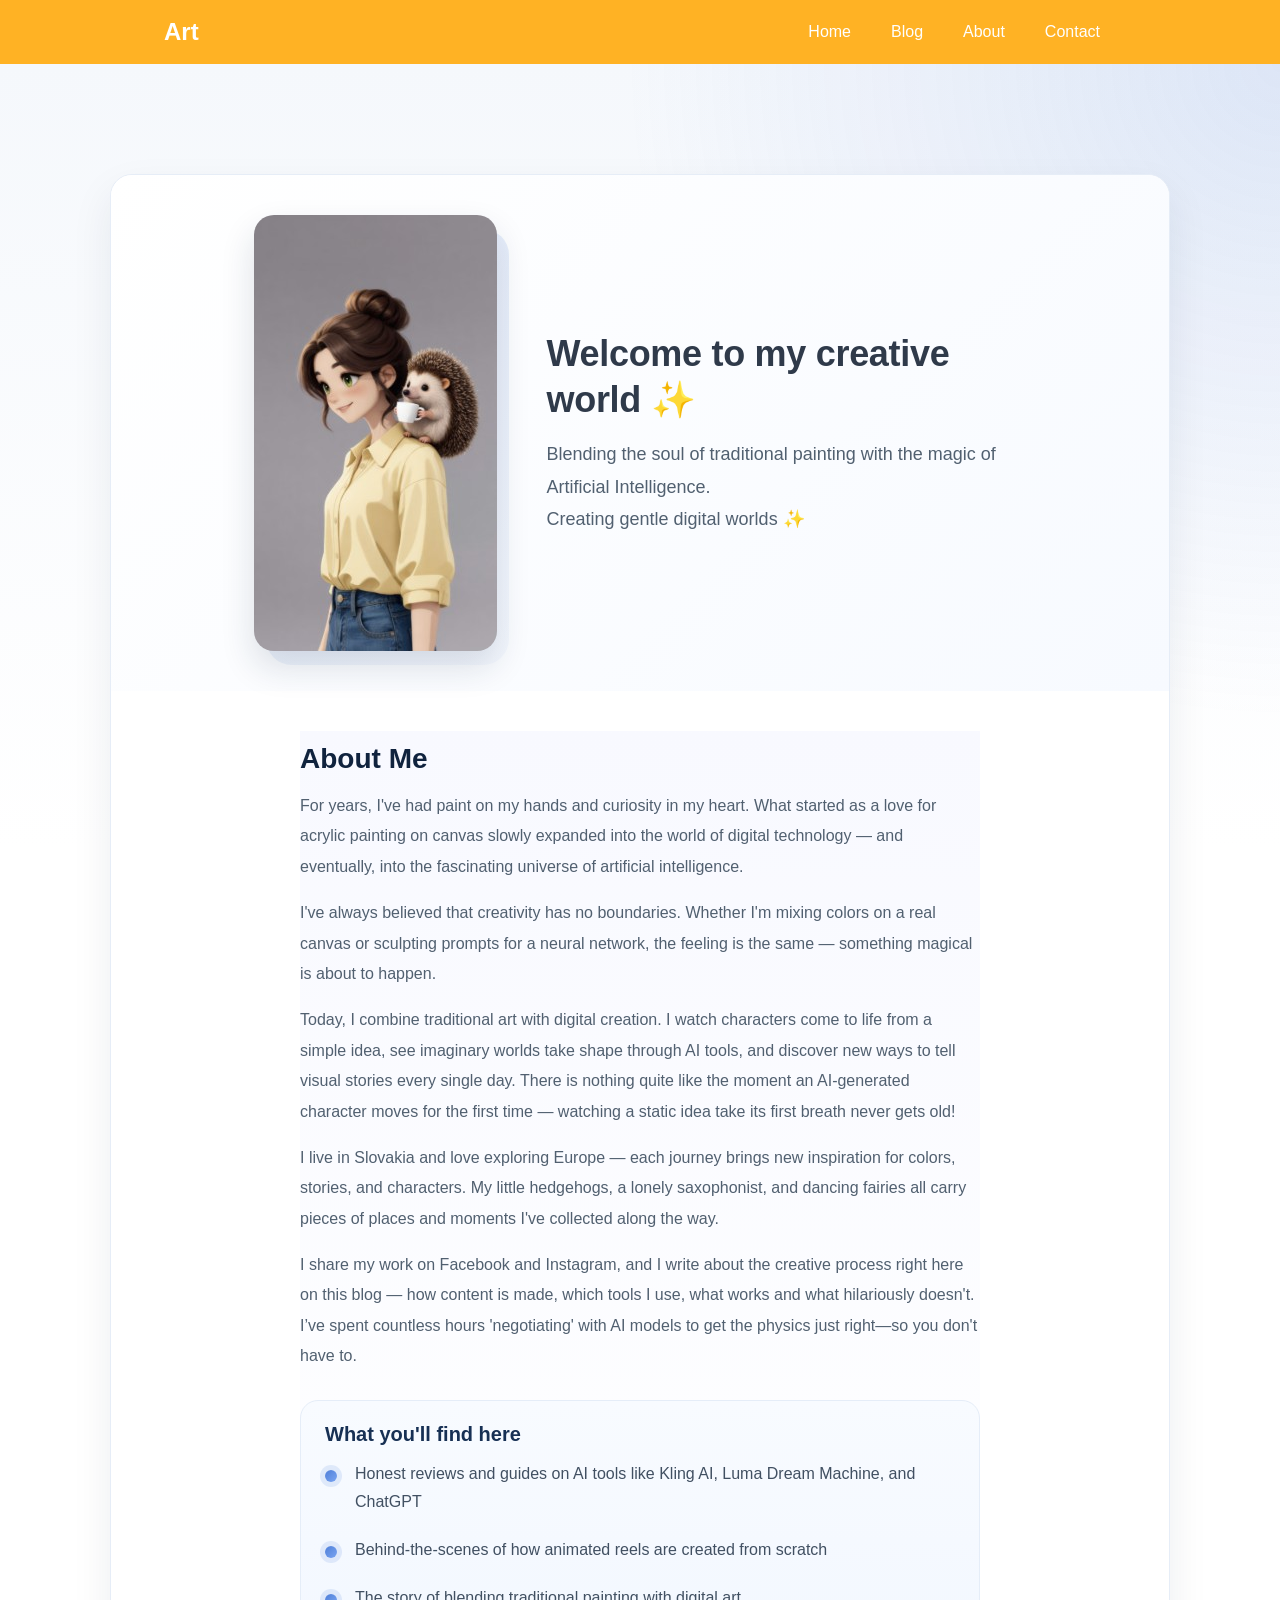
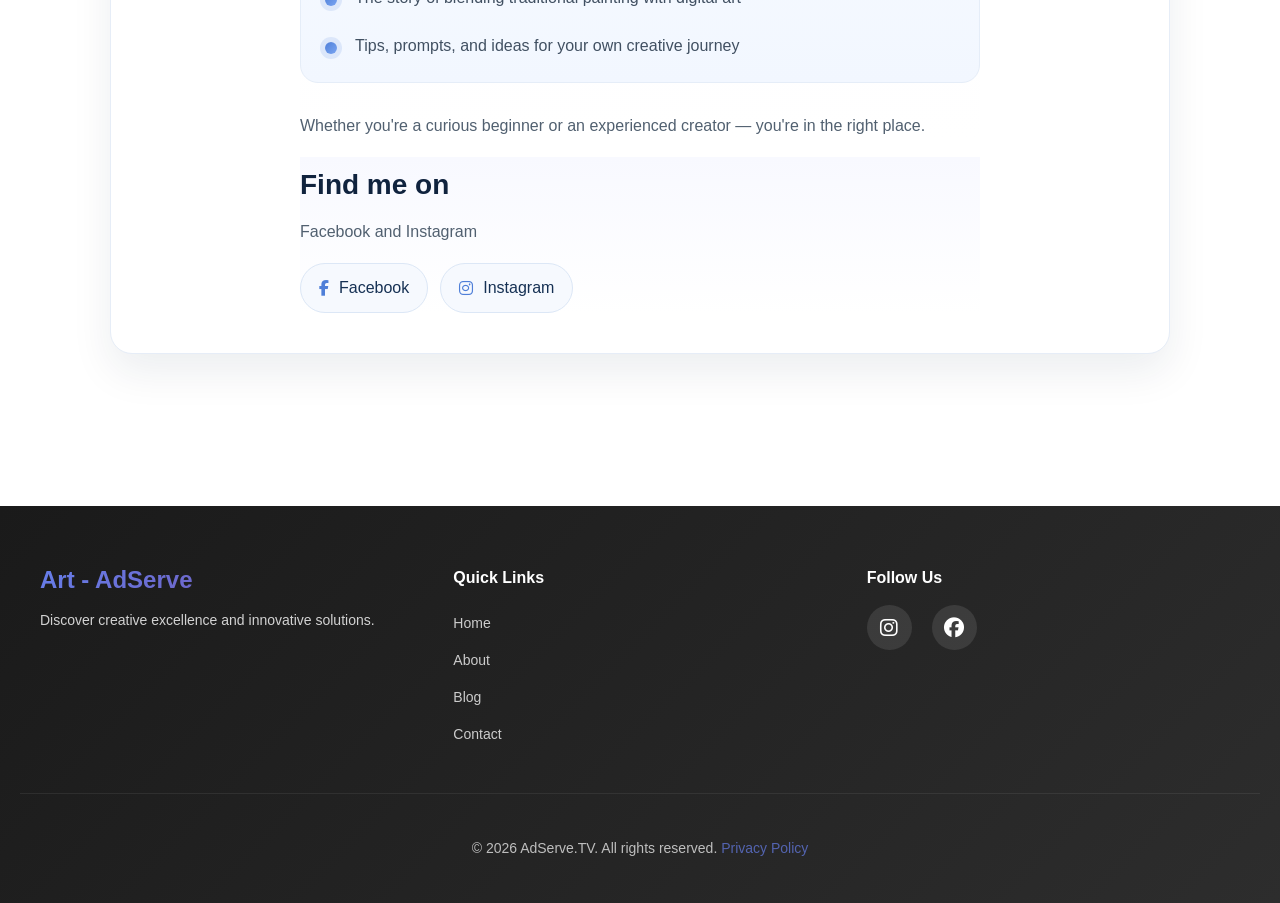
==== commit 3527e0ae: "sync" ====
--- a/about.html
+++ b/about.html
@@ -1,4 +1,4 @@
-<!DOCTYPE html>
+﻿<!DOCTYPE html>
 <html>
 <head>
     <meta charset="UTF-8">
@@ -366,9 +366,9 @@
         <div class="footer-section">
             <h4 class="footer-subtitle">Quick Links</h4>
             <ul class="footer-links">
-                <li><a href="#home">Home</a></li>
-                <li><a href="#about">About</a></li>
-                <li><a href="#services">Services</a></li>
+                <li><a href="index.html">Home</a></li>
+                <li><a href="about.html">About</a></li>
+                <li><a href="index.html#blog">Blog</a></li>
                 <li><a href="https://docs.google.com/forms/d/e/1FAIpQLSdca3EG_1yz9-4LVVcBZksqA2YZ8BaPkLkVDy7zw6zf9t6VEg/viewform" target="_blank" rel="noopener">Contact</a></li>
             </ul>
         </div>
@@ -381,12 +381,6 @@
                 <a href="https://www.facebook.com/profile.php?id=61588265906757" class="social-icon" title="Facebook" target="_blank" rel="noopener">
                     <i class="fab fa-facebook"></i>
                 </a>
-                <a href="https://youtube.com" class="social-icon" title="YouTube" target="_blank">
-                    <i class="fab fa-youtube"></i>
-                </a>
-                <a href="https://pinterest.com" class="social-icon" title="Pinterest" target="_blank">
-                    <i class="fab fa-pinterest"></i>
-                </a>
             </div>
         </div>
     </div>
--- a/css/styles.css
+++ b/css/styles.css
@@ -9,6 +9,14 @@
     font-size: 16px;
     line-height: 1.5;
     margin: 0;
+}
+a {
+    transition: all 0.2s ease;
+    text-underline-offset: 2px;
+}
+
+a:hover {
+    text-underline-offset: 3px;
 }
 h1, h2, h3 { line-height: normal }
 .logo {
@@ -111,7 +119,7 @@
     color: #fff;
     text-decoration: none;
     font-weight: 500;
-    transition: color 0.3s ease, background-color 0.3s ease;
+    transition: all 0.2s ease;
     border-radius: 4px;
 }
 
@@ -326,7 +334,7 @@
     color: #ccc;
     text-decoration: none;
     font-size: 14px;
-    transition: color 0.3s ease;
+    transition: all 0.2s ease;
     display: inline-block;
     padding: 8px 0;
 }
@@ -353,7 +361,7 @@
     color: #fff;
     text-decoration: none;
     font-size: 20px;
-    transition: all 0.3s ease;
+    transition: all 0.2s ease;
     border: 2px solid transparent;
 }
 
@@ -374,7 +382,7 @@
 .footer-bottom a {
     color: #667eea;
     text-decoration: none;
-    transition: color 0.3s ease;
+    transition: all 0.2s ease;
 }
 
 .footer-bottom a:hover {
@@ -548,6 +556,11 @@
     min-width: 200px;
 }
 
+.btn:focus-visible {
+    outline: 3px solid rgba(255, 255, 255, 0.7);
+    outline-offset: 2px;
+}
+
 /* Primary Button */
 .btn-primary {
     background: linear-gradient(135deg, #7C5CFF 0%, #5B8CFF 100%);
@@ -819,6 +832,15 @@
     background: linear-gradient(135deg, #764ba2 0%, #667eea 100%);
 }
 
+.card-button:active {
+    transform: translateY(0);
+}
+
+.card-button:focus-visible {
+    outline: 3px solid rgba(102, 126, 234, 0.35);
+    outline-offset: 2px;
+}
+
 /* CTA Buttons for Articles */
 .cta-button-primary {
     display: inline-block;
@@ -840,6 +862,15 @@
     transform: translateY(-2px);
     box-shadow: 0 8px 25px rgba(102, 126, 234, 0.5);
     background: linear-gradient(135deg, #764ba2 0%, #667eea 100%);
+}
+
+.cta-button-primary:active {
+    transform: translateY(0);
+}
+
+.cta-button-primary:focus-visible {
+    outline: 3px solid rgba(102, 126, 234, 0.35);
+    outline-offset: 2px;
 }
 
 .cta-button-secondary {
@@ -866,6 +897,15 @@
     color: #fff;
 }
 
+.cta-button-secondary:active {
+    transform: translateY(0);
+}
+
+.cta-button-secondary:focus-visible {
+    outline: 3px solid rgba(102, 126, 234, 0.35);
+    outline-offset: 2px;
+}
+
 /* Responsive CTA Buttons */
 @media (max-width: 768px) {
     .cta-button-primary,
@@ -1033,6 +1073,10 @@
     margin: 0;
 }
 
+.categories-list a {
+    text-decoration: none;
+}
+
 .category-badge {
     display: inline-block;
     background: linear-gradient(135deg, #667eea 0%, #764ba2 100%);
@@ -1051,6 +1095,11 @@
     box-shadow: 0 4px 12px rgba(102, 126, 234, 0.3);
 }
 
+.categories-list a:focus-visible .category-badge {
+    transform: translateY(-2px);
+    box-shadow: 0 0 0 3px rgba(102, 126, 234, 0.25);
+}
+
 /* Featured Posts */
 .featured-posts-list {
     list-style: none;
@@ -1072,7 +1121,7 @@
     padding: 10px 12px;
     border-left: 3px solid transparent;
     border-radius: 4px;
-    transition: all 0.3s ease;
+    transition: all 0.2s ease;
     font-weight: 500;
     font-size: 14px;
     line-height: 1.4;
@@ -1083,6 +1132,15 @@
     border-left-color: #7C5CFF;
     padding-left: 16px;
     background-color: rgba(124, 92, 255, 0.05);
+    text-decoration: underline;
+    text-underline-offset: 2px;
+}
+
+.featured-posts-list a:focus-visible {
+    color: #7C5CFF;
+    border-left-color: #7C5CFF;
+    background-color: rgba(124, 92, 255, 0.08);
+    outline: none;
 }
 
 /* Latest Posts */
@@ -1106,7 +1164,7 @@
     padding: 10px 12px;
     border-left: 3px solid transparent;
     border-radius: 4px;
-    transition: all 0.3s ease;
+    transition: all 0.2s ease;
     font-weight: 500;
     font-size: 14px;
     line-height: 1.4;
@@ -1133,6 +1191,11 @@
     margin: 0;
 }
 
+.popular-tags-list a {
+    display: inline-flex;
+    text-decoration: none;
+}
+
 .popular-tags-list .category-badge {
     background: #f2f2f7;
     border: 1px solid #e3e3e8;
@@ -1145,6 +1208,13 @@
     color: #fff;
     transform: translateY(-2px);
     box-shadow: 0 4px 12px rgba(102, 126, 234, 0.3);
+}
+
+.popular-tags-list a:focus-visible .category-badge {
+    background: linear-gradient(135deg, #667eea 0%, #764ba2 100%);
+    border-color: #667eea;
+    color: #fff;
+    box-shadow: 0 0 0 3px rgba(102, 126, 234, 0.25);
 }
 
 .tag-badge {
@@ -1565,6 +1635,15 @@
     transform: translateY(-2px);
 }
 
+.article-nav-button:active {
+    transform: translateY(0);
+}
+
+.article-nav-button:focus-visible {
+    outline: 3px solid rgba(102, 126, 234, 0.35);
+    outline-offset: 2px;
+}
+
 .article-nav-button.back-blog {
     grid-column: 2;
 }
@@ -1635,11 +1714,20 @@
     text-decoration: none;
     font-weight: 600;
     margin: 12px 20px;
-    transition: color 0.3s ease;
+    transition: all 0.2s ease;
 }
 
 .related-link:hover {
     color: #764ba2;
+    text-decoration: underline;
+    text-underline-offset: 2px;
+}
+
+.related-link:focus-visible {
+    color: #764ba2;
+    outline: none;
+    text-decoration: underline;
+    text-underline-offset: 2px;
 }
 
 /* Article Responsive */
--- a/css/blog-styles.css
+++ b/css/blog-styles.css
@@ -596,10 +596,13 @@
 }
 a {
     color: rgba(var(--bs-link-color-rgb), var(--bs-link-opacity, 1));
-    text-decoration: underline
+    text-decoration: underline;
+    transition: all 0.2s ease;
+    text-underline-offset: 2px;
 }
 a:hover {
-    --bs-link-color-rgb: var(--bs-link-hover-color-rgb)
+    --bs-link-color-rgb: var(--bs-link-hover-color-rgb);
+    text-underline-offset: 3px;
 }
 a.btn {
     text-decoration: none;
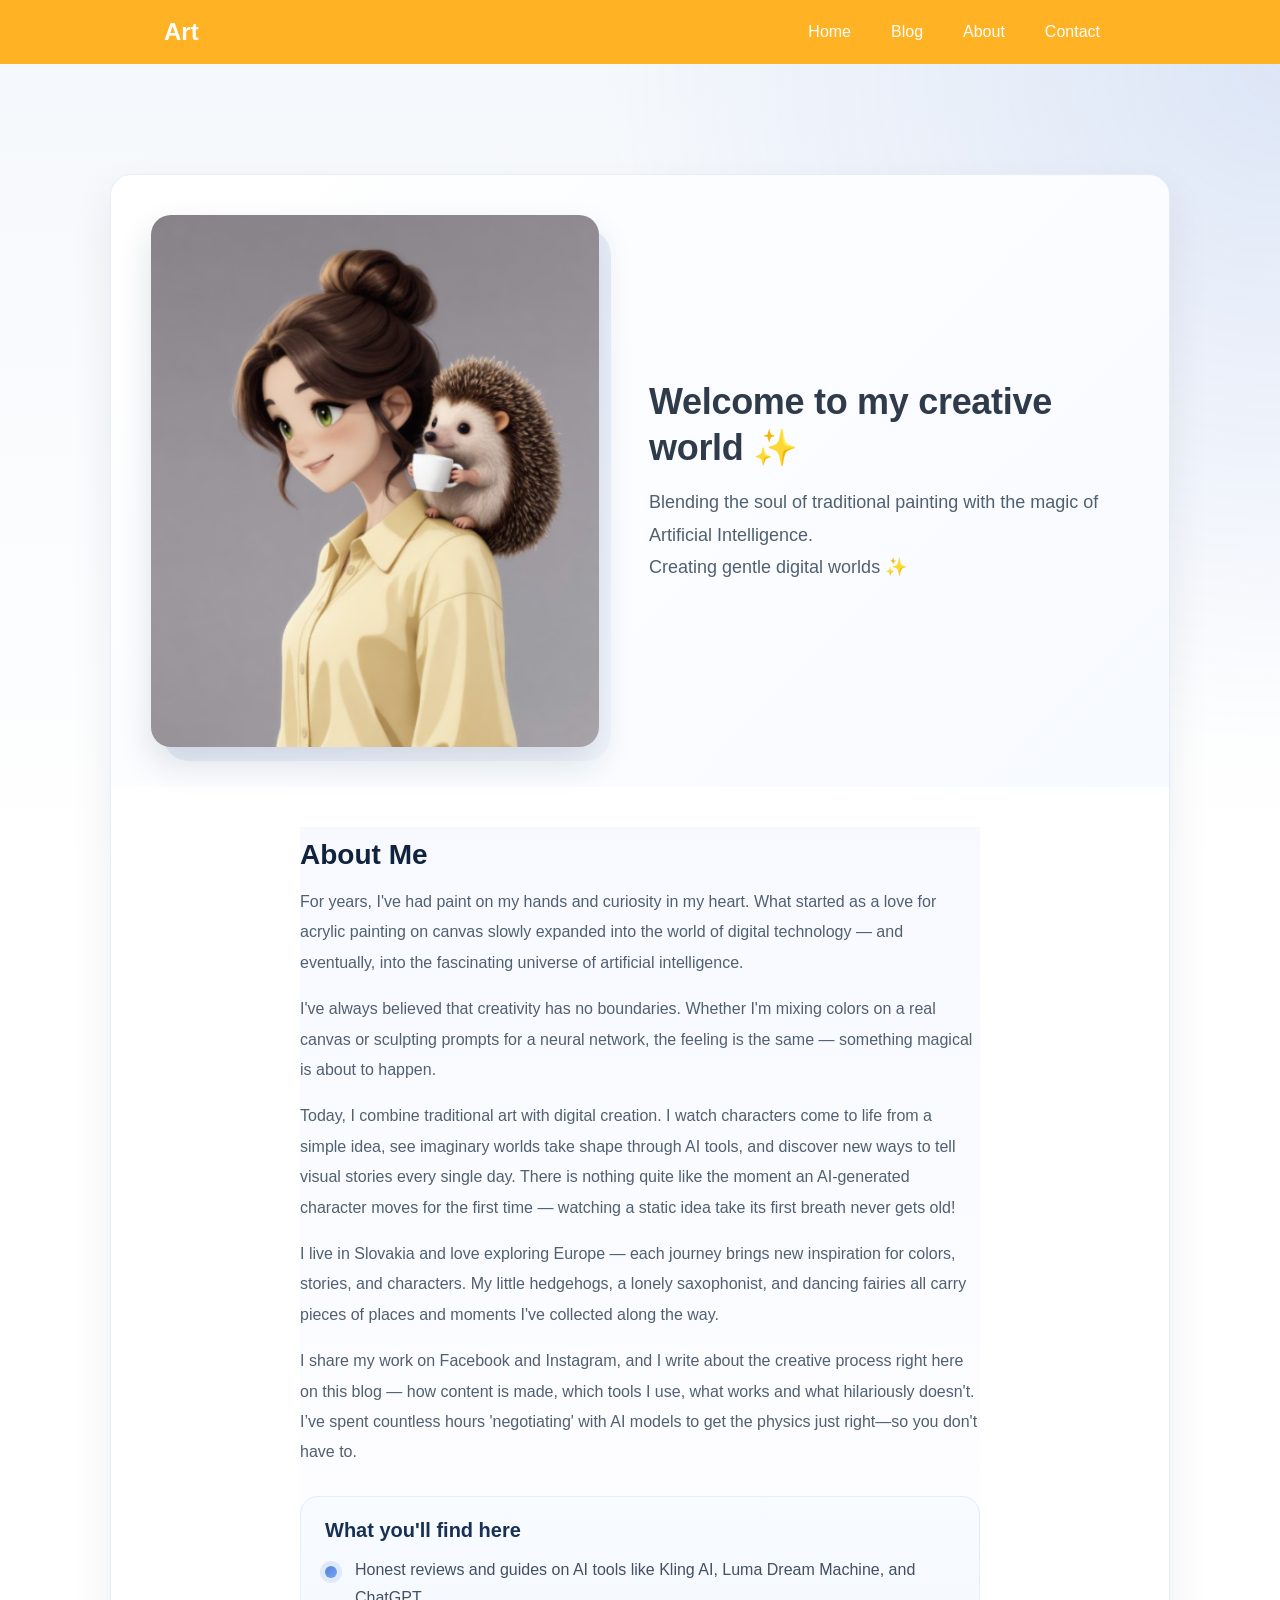
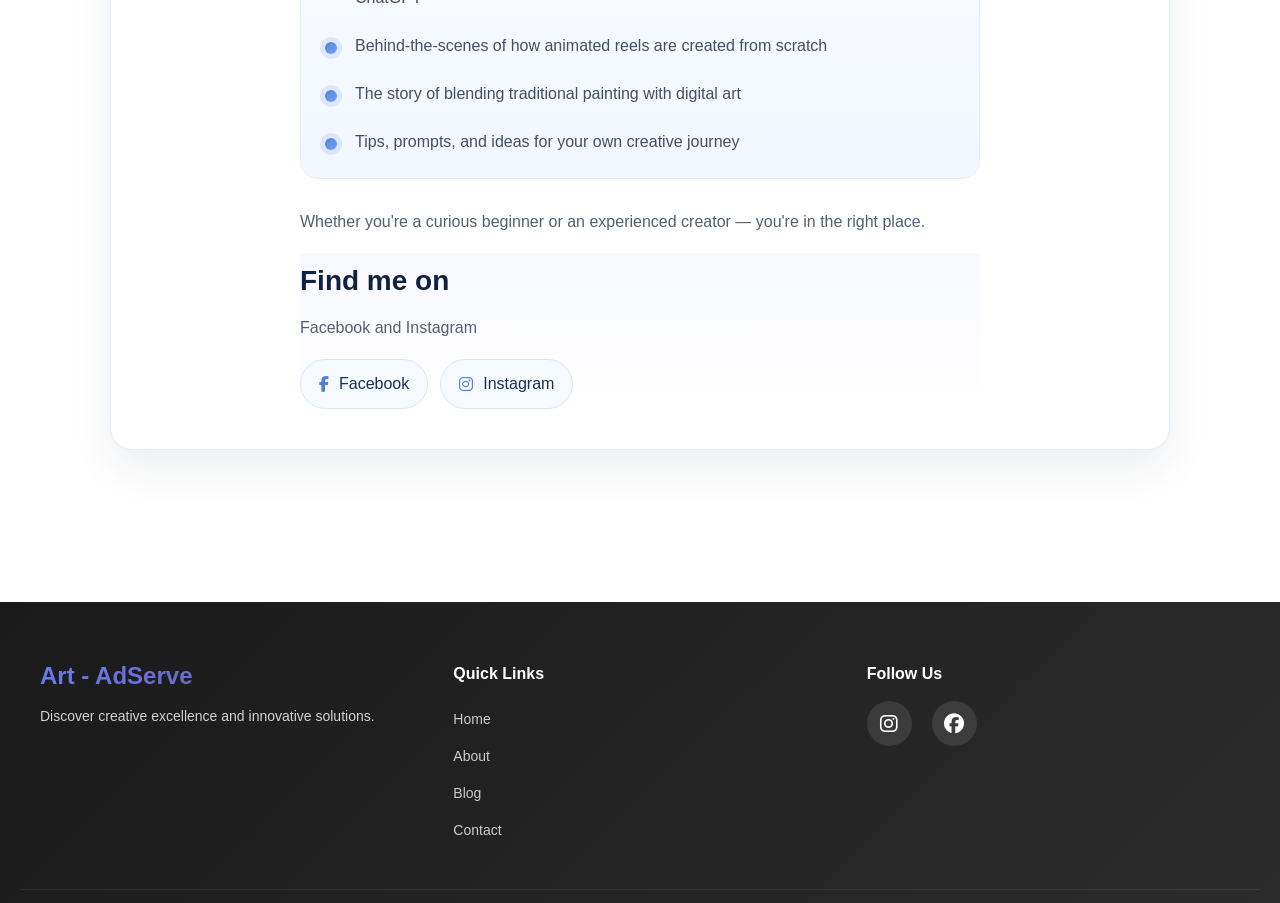
==== commit 2fa66d39: "sync" ====
--- a/about.html
+++ b/about.html
@@ -128,11 +128,16 @@
             z-index: 1;
             width: 100%;
             min-height: 420px;
+            height: auto;
             object-fit: cover;
             border-radius: 20px;
             display: block;
             background: #edf2f9;
             box-shadow: 0 16px 34px rgba(21, 42, 74, 0.14);
+        }
+
+        picture {
+            display: block;
         }
 
         .about-content {
@@ -255,6 +260,12 @@
             }
         }
 
+        @media (max-width: 767px) {
+            .about-hero-image {
+                min-height: auto;
+            }
+        }
+
         @media (max-width: 700px) {
             .about-page {
                 padding-top: 92px;
@@ -284,13 +295,13 @@
     <div class="container">
         <div class="navbar">
             <a href="/" class="logo">Art</a>
-            <button class="navbar-toggler" id="navbarToggle">
+            <button class="navbar-toggler mobile-menu-toggle" id="navbarToggle">
                 <span class="icon-bar top-bar"></span>
                 <span class="icon-bar middle-bar"></span>
                 <span class="icon-bar bottom-bar"></span>
             </button>
             <nav class="navbar-menu" id="navbarMenu">
-                <ul class="navbar-nav">
+                <ul class="navbar-nav nav-menu">
                     <li class="nav-item"><a class="nav-link" href="index.html">Home</a></li>
                     <li class="nav-item"><a class="nav-link" href="index.html#blog">Blog</a></li>
                     <li class="nav-item"><a class="nav-link" href="about.html">About</a></li>
@@ -306,7 +317,10 @@
         <div class="about-panel">
             <section class="about-hero">
                 <div class="about-hero-image-wrap about-image">
-                    <img src="images/about-me.jpg" alt="Creative Artist portrait" class="about-hero-image">
+                    <picture>
+                        <source media="(max-width: 767px)" srcset="images/about-me-mobil.jpg">
+                        <img src="images/about-me.jpg" alt="Creative Artist portrait" class="about-hero-image">
+                    </picture>
                 </div>
                 <div class="about-hero-copy about-text">
                     <h1>Welcome to my creative world <span class="sparkle">✨</span></h1>
@@ -392,18 +406,21 @@
 <script>
     const navbarToggle = document.getElementById('navbarToggle');
     const navbarMenu = document.getElementById('navbarMenu');
+    const navMenu = document.querySelector('.nav-menu');
     const bgNavbar = document.querySelector('.bg-navbar');
     const navLinks = navbarMenu.querySelectorAll('.nav-link');
 
     navbarToggle.addEventListener('click', function() {
         navbarToggle.classList.toggle('active');
         navbarMenu.classList.toggle('active');
+        navMenu.classList.toggle('active');
     });
 
     navLinks.forEach(link => {
         link.addEventListener('click', function() {
             navbarToggle.classList.remove('active');
             navbarMenu.classList.remove('active');
+            navMenu.classList.remove('active');
         });
     });
 
@@ -411,6 +428,7 @@
         if (!event.target.closest('.navbar')) {
             navbarToggle.classList.remove('active');
             navbarMenu.classList.remove('active');
+            navMenu.classList.remove('active');
         }
     });
 
--- a/css/styles.css
+++ b/css/styles.css
@@ -129,7 +129,8 @@
 }
 
 /* Hamburger Menu */
-.navbar-toggler {
+.navbar-toggler,
+.mobile-menu-toggle {
     display: none;
     flex-direction: column;
     background: none;
@@ -164,10 +165,6 @@
 
 /* Mobile Responsive */
 @media (max-width: 768px) {
-    .navbar-toggler {
-        display: flex;
-    }
-
     .navbar-menu {
         position: absolute;
         top: 100%;
@@ -182,14 +179,37 @@
         border-bottom: 1px solid rgba(255, 255, 255, 0.1);
     }
 
+    .nav-menu {
+        display: none;
+        flex-direction: column;
+        position: absolute;
+        top: 60px;
+        left: 0;
+        width: 100%;
+        background: #1a1a1a;
+        padding: 20px;
+    }
+
     .navbar-menu.active {
         max-height: 400px;
         box-shadow: 0 8px 32px rgba(0, 0, 0, 0.3);
     }
 
-    .navbar-nav {
+    .navbar-menu.active .nav-menu,
+    .nav-menu.active {
+        display: flex;
+    }
+
+    .navbar-nav,
+    .nav-menu {
         flex-direction: column;
         width: 100%;
+    }
+
+    .navbar-toggler,
+    .mobile-menu-toggle {
+        display: flex;
+        cursor: pointer;
     }
 
     .nav-item {
@@ -217,12 +237,19 @@
         padding: 16px 0;
     }
 
+    .navbar-toggler,
+    .mobile-menu-toggle {
+        display: none;
+    }
+
     .navbar-menu {
         position: static;
         max-height: none;
     }
 
-    .navbar-nav {
+    .navbar-nav,
+    .nav-menu {
+        display: flex !important;
         gap: 8px;
     }
 }
@@ -721,6 +748,16 @@
     display: flex;
     flex-direction: column;
     height: 100%;
+}
+
+.blog-card.filter-enter,
+.blog-card.filter-leave {
+    opacity: 0;
+    transform: translateY(10px) scale(0.98);
+}
+
+.blog-card.filter-hidden {
+    display: none;
 }
 
 .blog-card:hover {
@@ -976,6 +1013,18 @@
     gap: 30px;
 }
 
+.no-articles-message {
+    margin-top: 10px;
+    padding: 18px 20px;
+    border-radius: 10px;
+    border: 1px solid #e3e8f4;
+    background: linear-gradient(180deg, #fbfcff 0%, #f5f8ff 100%);
+    color: #3b4b67;
+    font-size: 15px;
+    font-weight: 500;
+    text-align: center;
+}
+
 /* Sidebar */
 .blog-sidebar {
     position: sticky;
@@ -1100,6 +1149,12 @@
     box-shadow: 0 0 0 3px rgba(102, 126, 234, 0.25);
 }
 
+.categories-list a.is-active-filter .category-badge {
+    box-shadow: 0 0 0 3px rgba(255, 255, 255, 0.9), 0 0 0 6px rgba(102, 126, 234, 0.35), 0 6px 14px rgba(102, 126, 234, 0.25);
+    transform: translateY(-1px) scale(1.03);
+    filter: saturate(1.08) brightness(1.03);
+}
+
 /* Featured Posts */
 .featured-posts-list {
     list-style: none;
@@ -1211,6 +1266,13 @@
 }
 
 .popular-tags-list a:focus-visible .category-badge {
+    background: linear-gradient(135deg, #667eea 0%, #764ba2 100%);
+    border-color: #667eea;
+    color: #fff;
+    box-shadow: 0 0 0 3px rgba(102, 126, 234, 0.25);
+}
+
+.popular-tags-list a.is-active-filter .category-badge {
     background: linear-gradient(135deg, #667eea 0%, #764ba2 100%);
     border-color: #667eea;
     color: #fff;
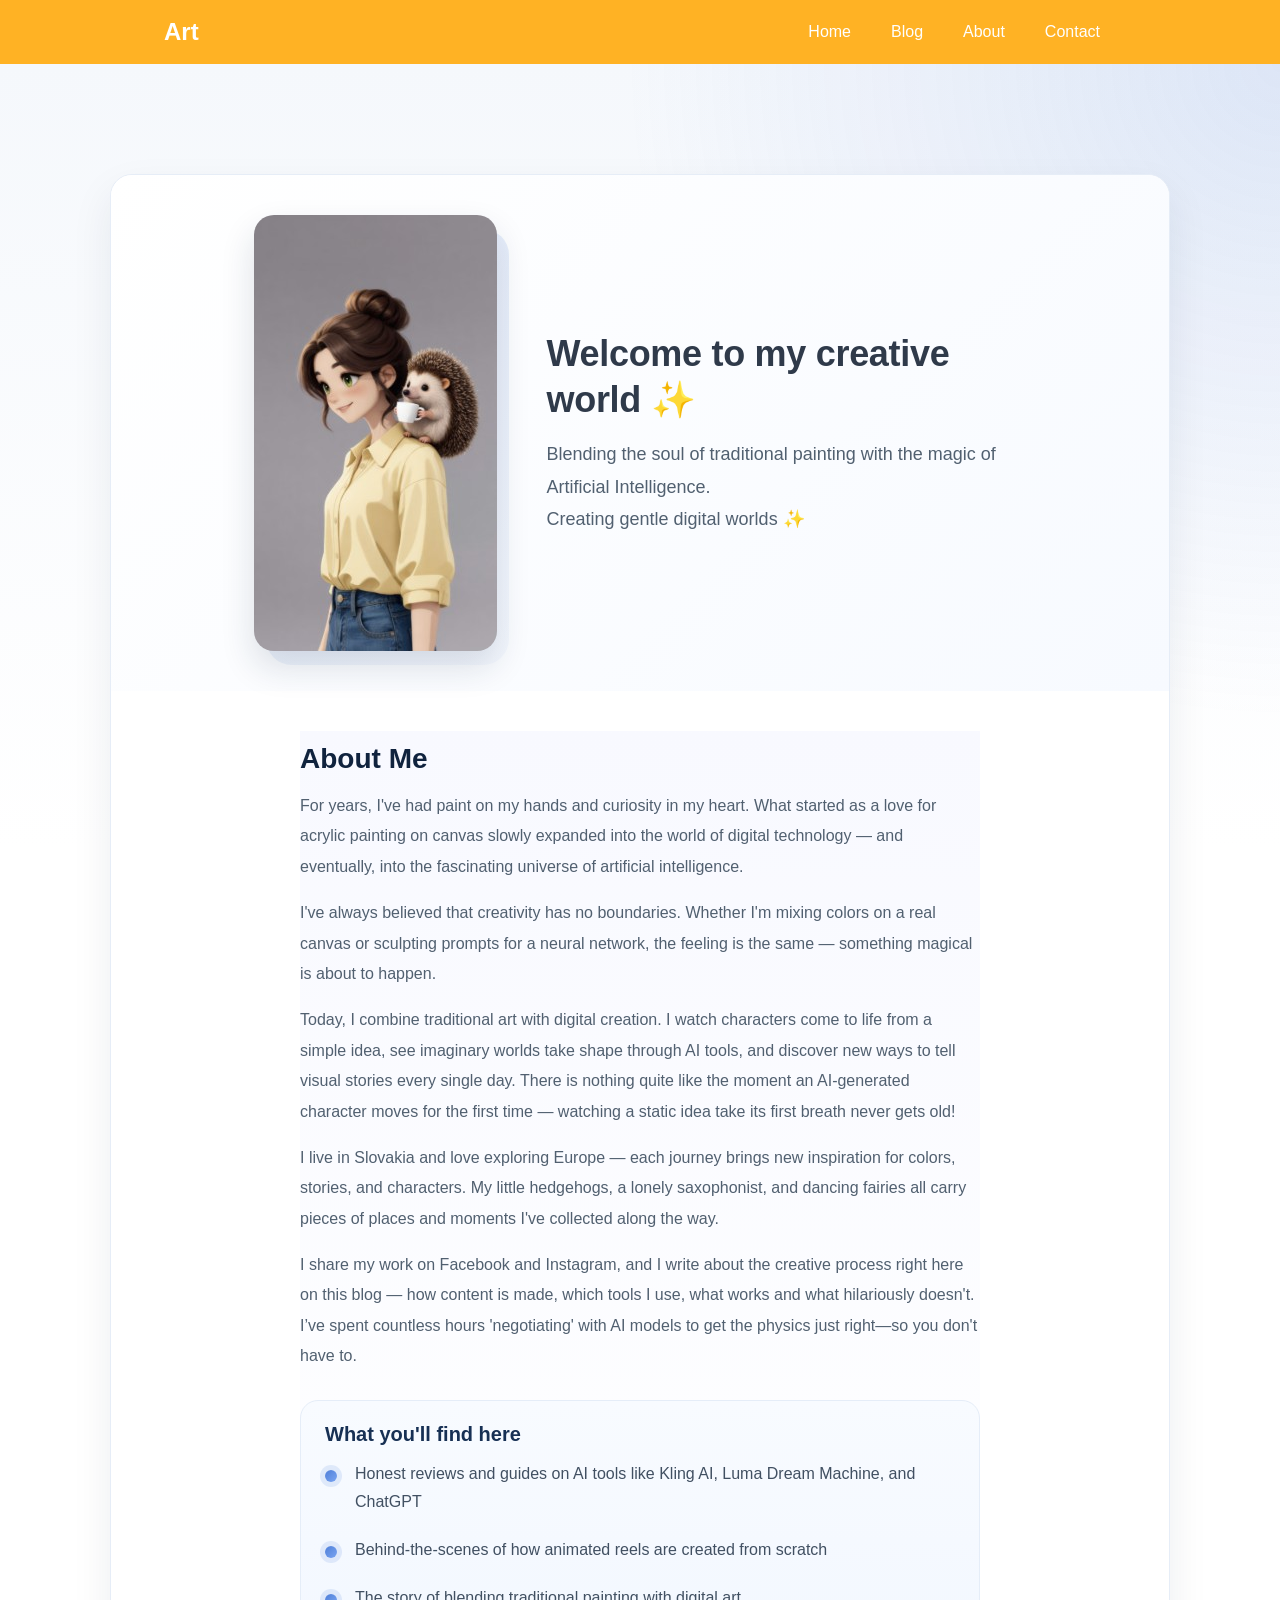
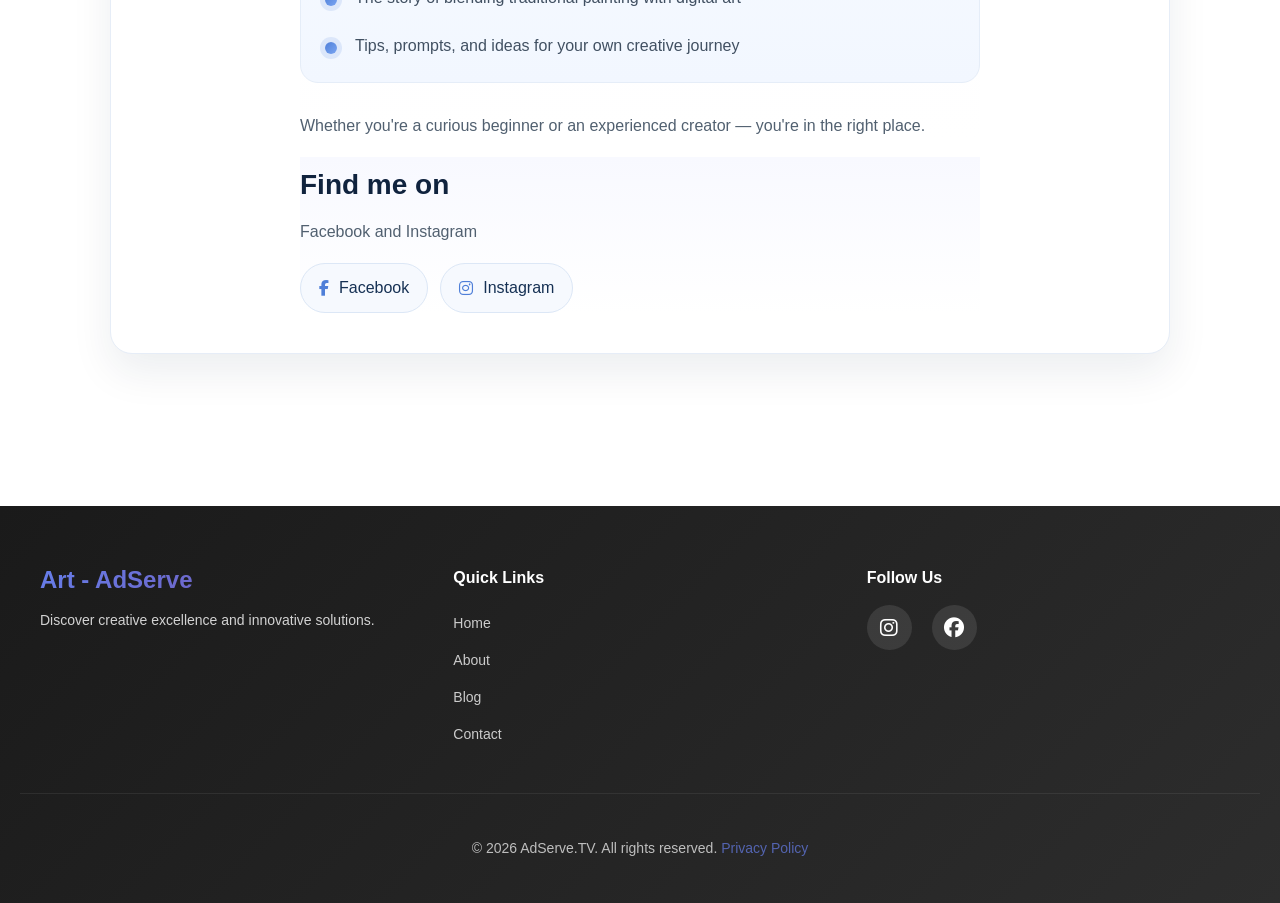
==== commit 070ca2b9: "sync" ====
--- a/about.html
+++ b/about.html
@@ -302,8 +302,8 @@
             </button>
             <nav class="navbar-menu" id="navbarMenu">
                 <ul class="navbar-nav nav-menu">
-                    <li class="nav-item"><a class="nav-link" href="index.html">Home</a></li>
-                    <li class="nav-item"><a class="nav-link" href="index.html#blog">Blog</a></li>
+                    <li class="nav-item"><a class="nav-link" href="/">Home</a></li>
+                    <li class="nav-item"><a class="nav-link" href="/#blog">Blog</a></li>
                     <li class="nav-item"><a class="nav-link" href="about.html">About</a></li>
                     <li class="nav-item"><a class="nav-link" href="https://docs.google.com/forms/d/e/1FAIpQLSdca3EG_1yz9-4LVVcBZksqA2YZ8BaPkLkVDy7zw6zf9t6VEg/viewform" target="_blank" rel="noopener">Contact</a></li>
                 </ul>
@@ -380,9 +380,9 @@
         <div class="footer-section">
             <h4 class="footer-subtitle">Quick Links</h4>
             <ul class="footer-links">
-                <li><a href="index.html">Home</a></li>
+                <li><a href="/">Home</a></li>
                 <li><a href="about.html">About</a></li>
-                <li><a href="index.html#blog">Blog</a></li>
+                <li><a href="/#blog">Blog</a></li>
                 <li><a href="https://docs.google.com/forms/d/e/1FAIpQLSdca3EG_1yz9-4LVVcBZksqA2YZ8BaPkLkVDy7zw6zf9t6VEg/viewform" target="_blank" rel="noopener">Contact</a></li>
             </ul>
         </div>
